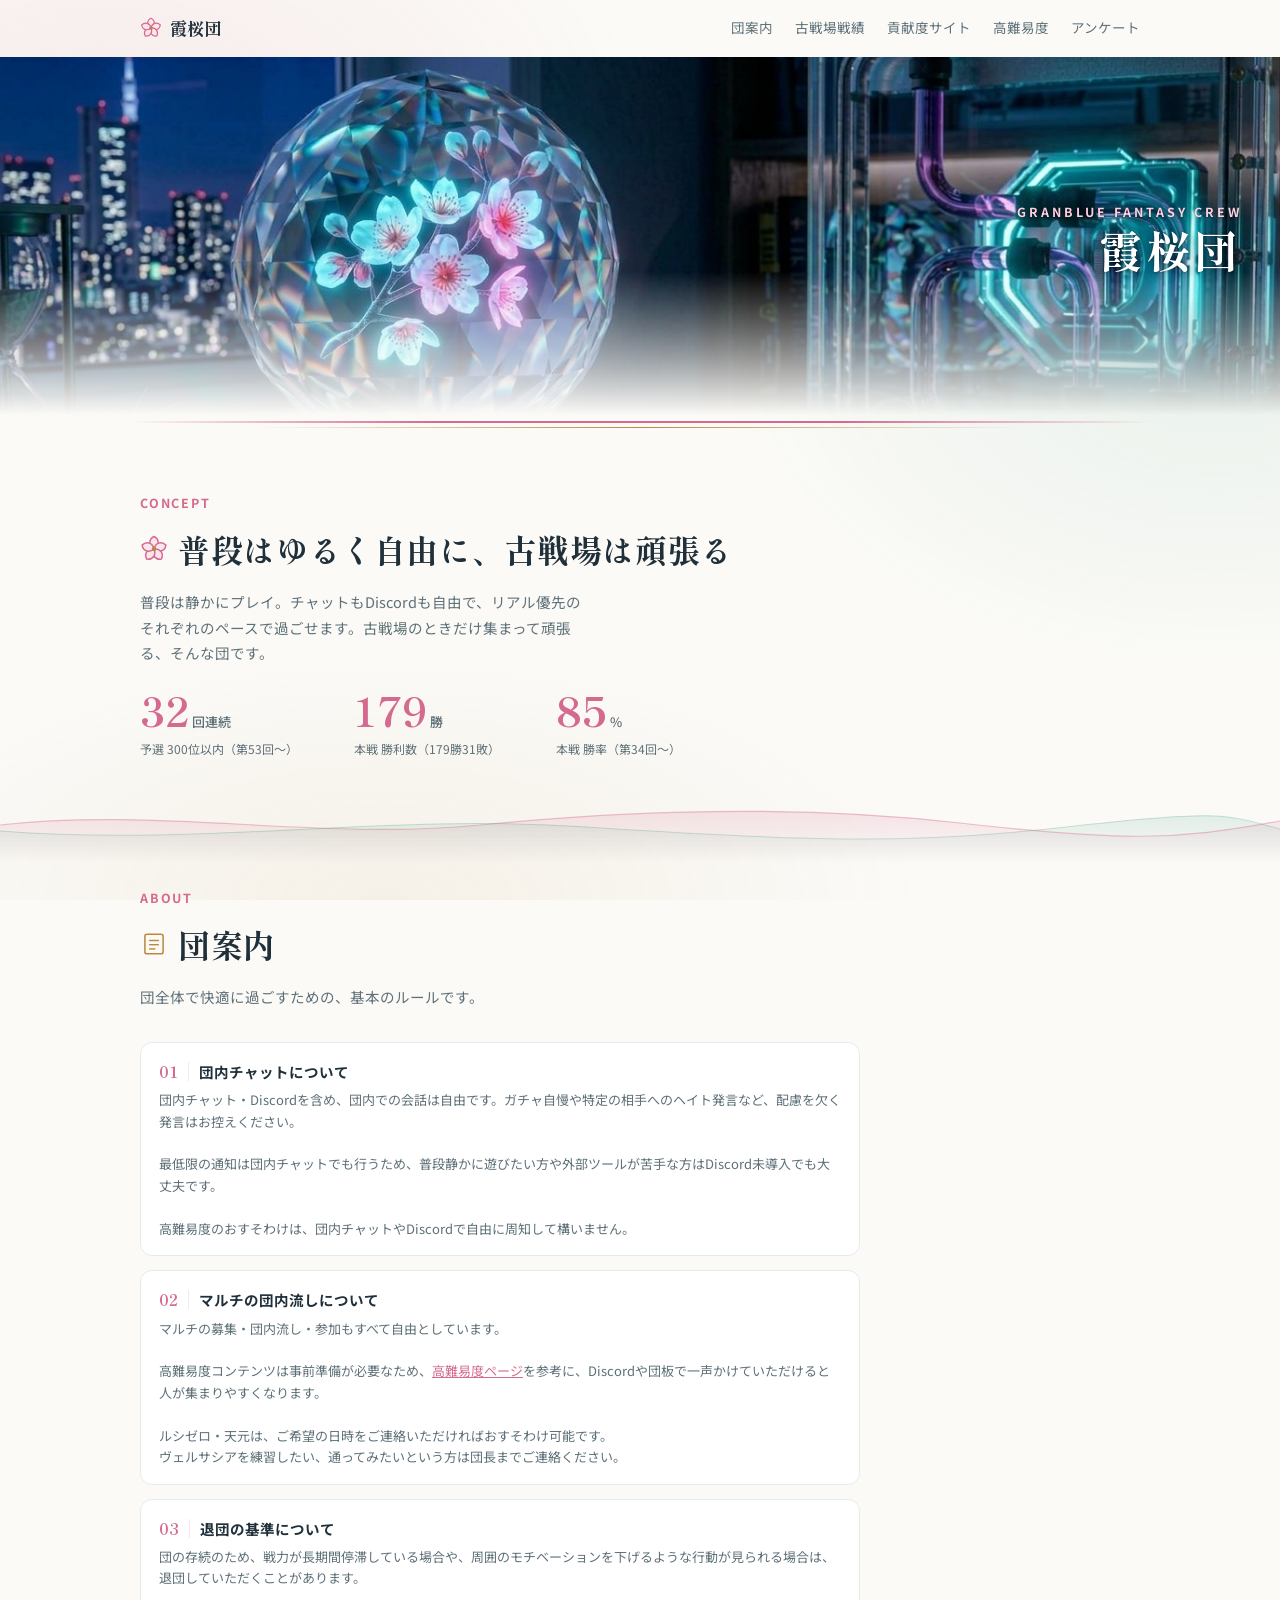
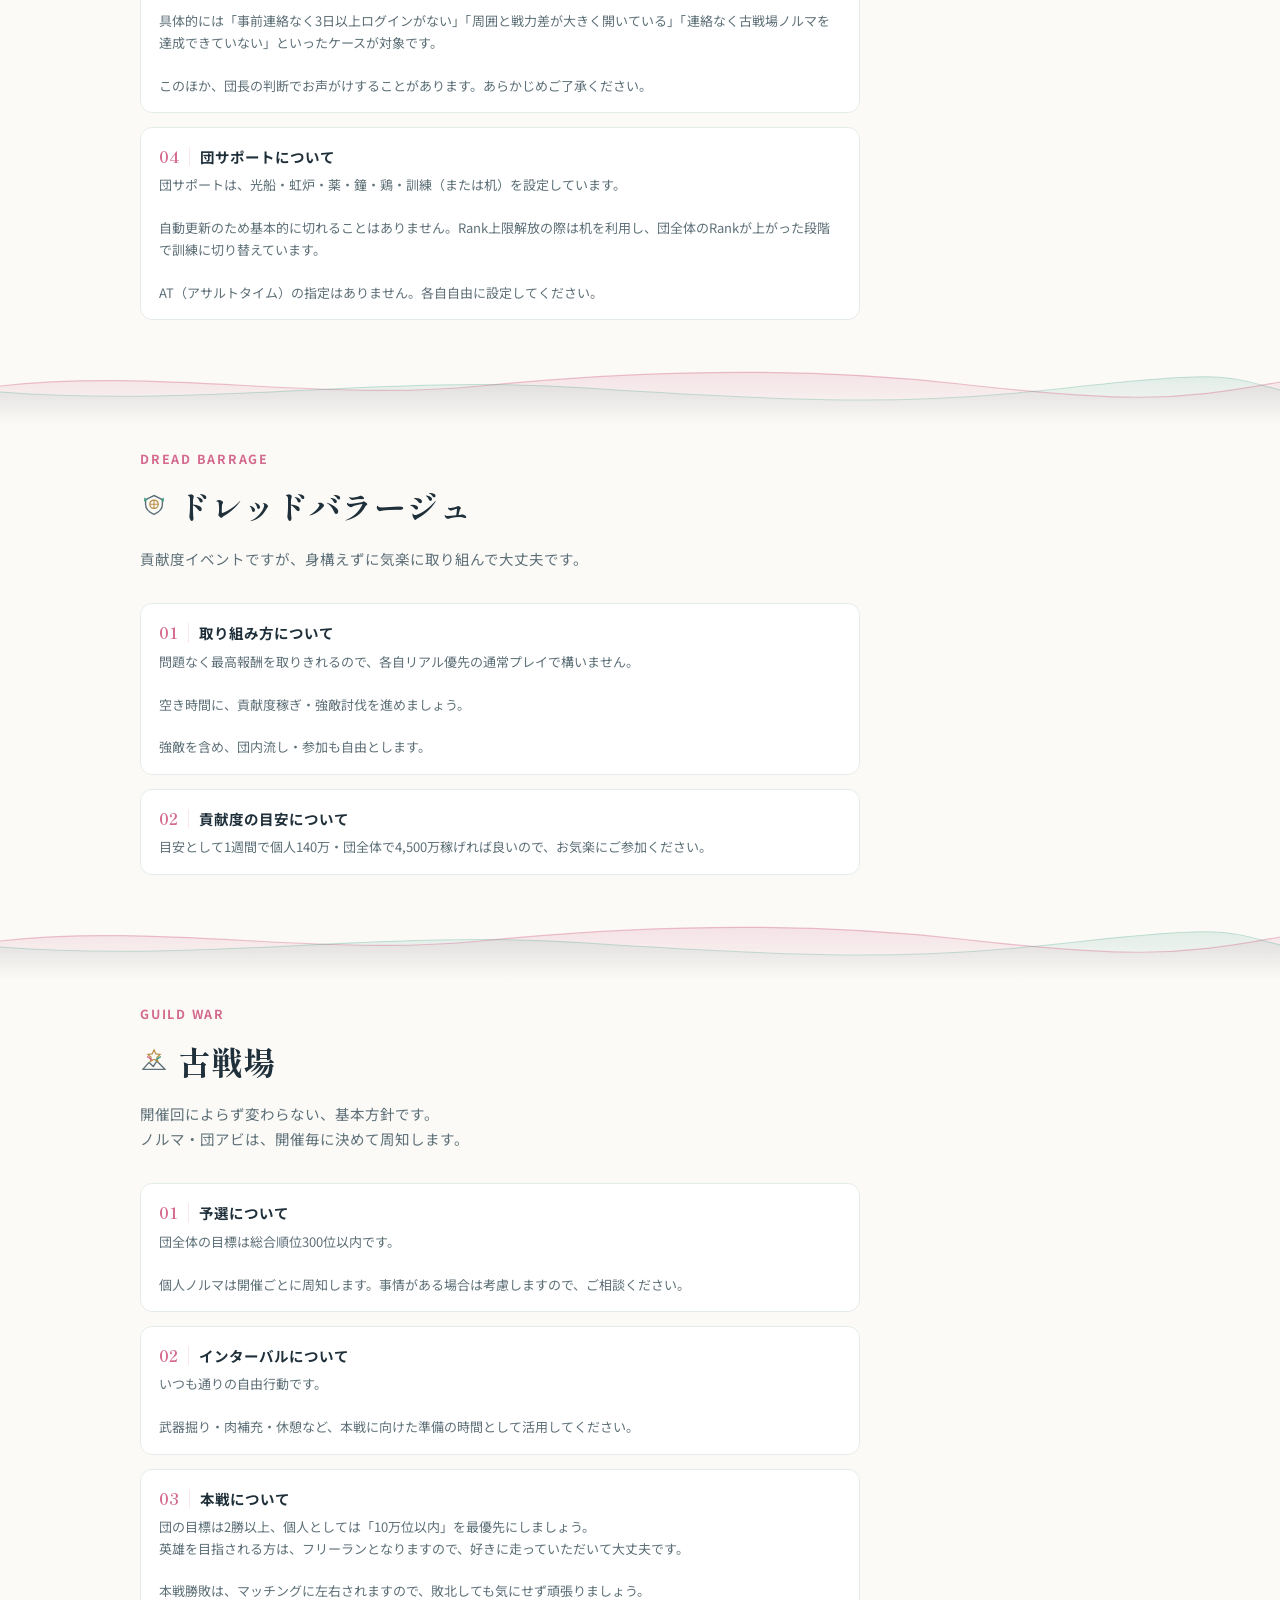
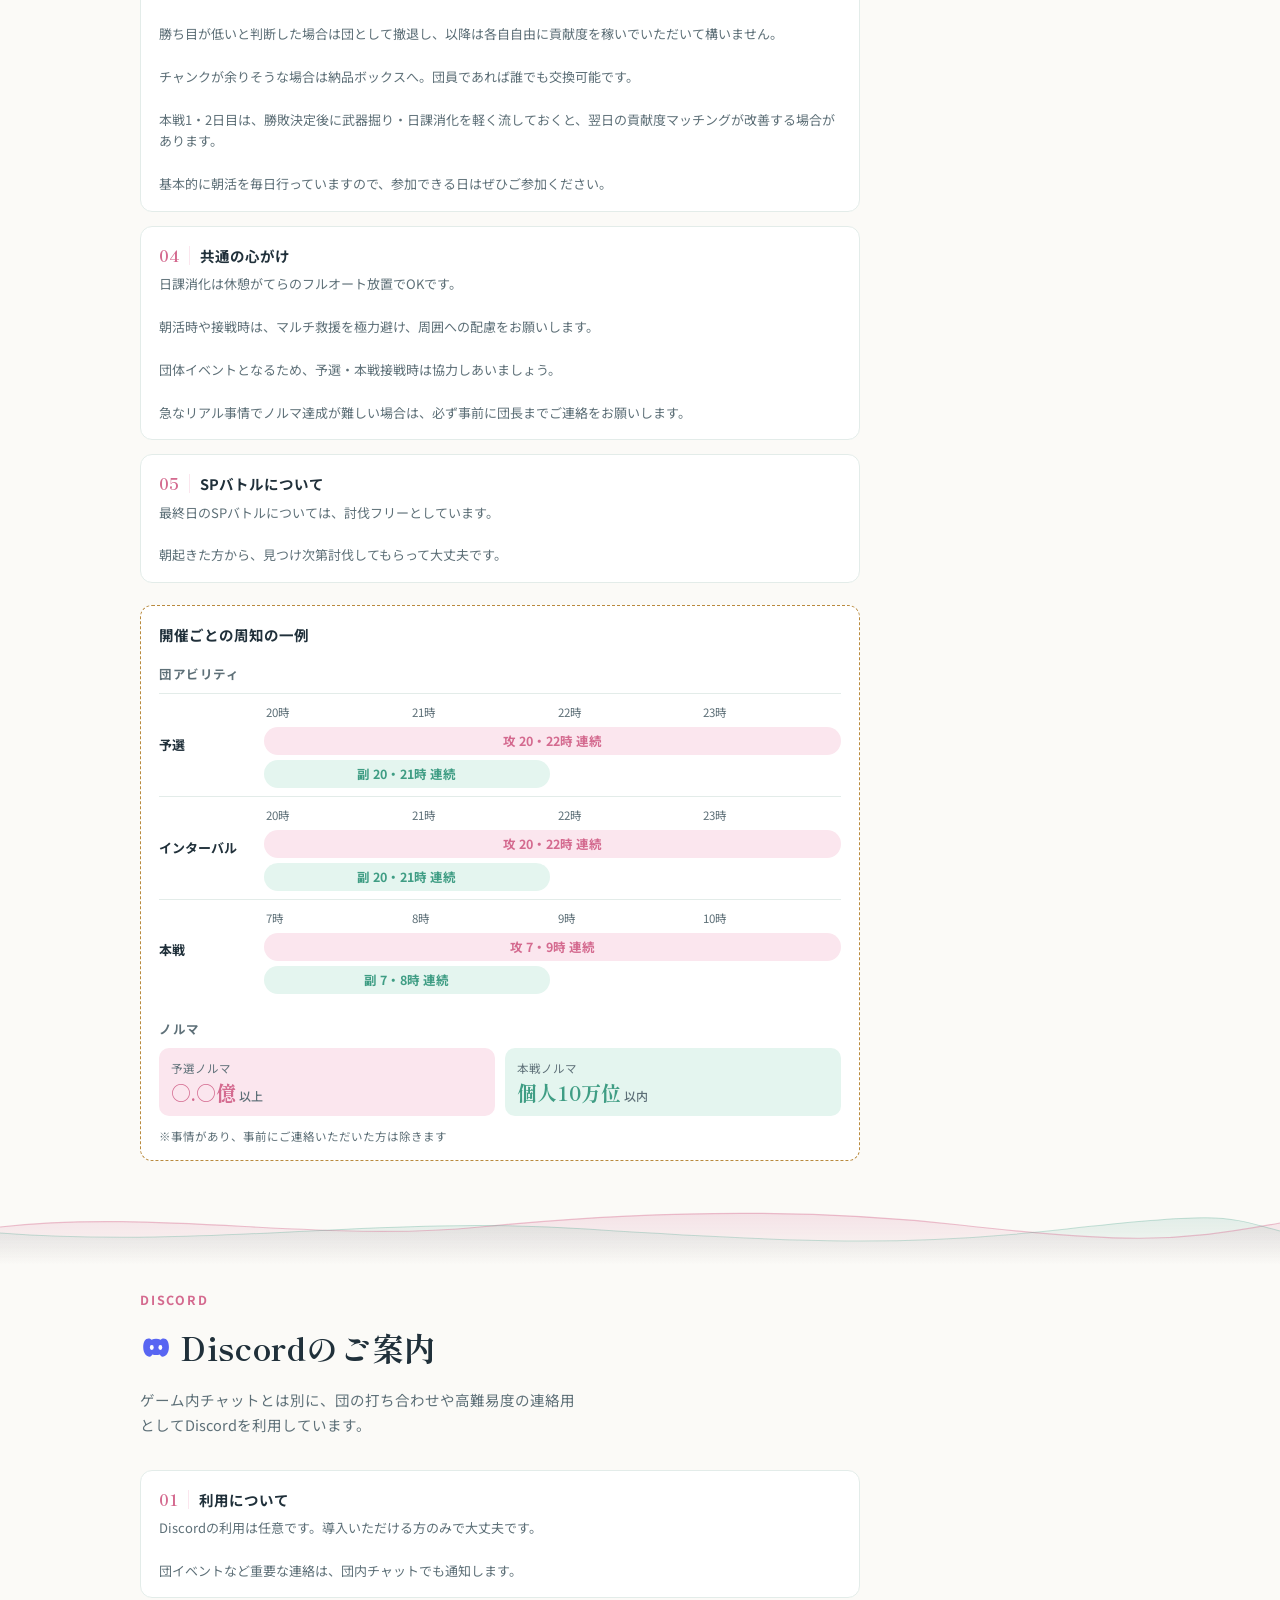
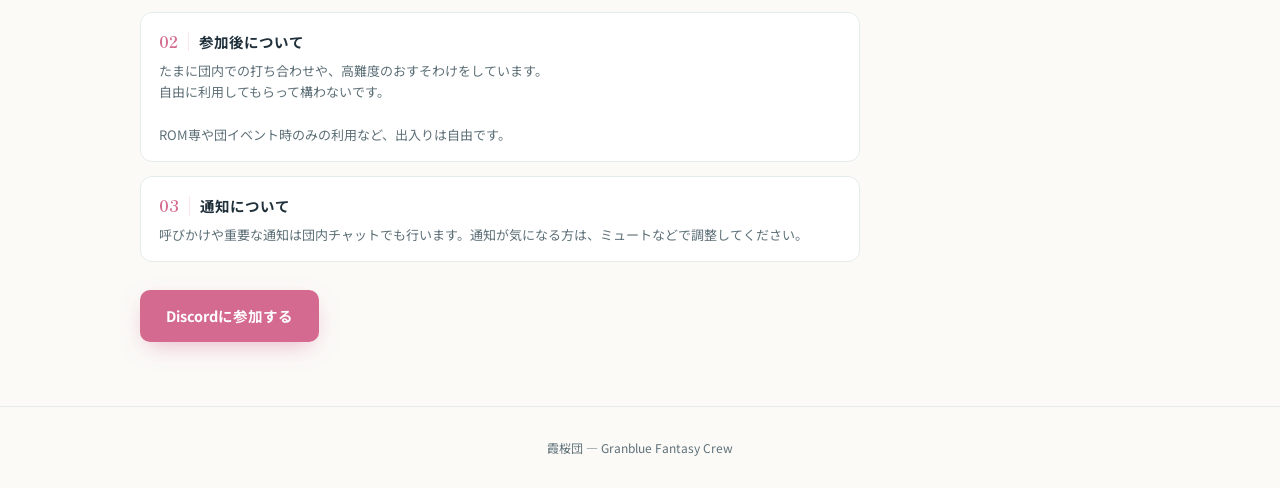
==== docs/index.html @ 10f4775f "戦績: LATESTカードを明るいトーンに(背景色の霞をかけ白いすりガラスに濃い文字、ダークモードは暗い霞) Co-Authored-By: Claude Opus 5.5 <noreply@anth" ====
<!doctype html>
<html lang="ja">
<head>
<meta charset="utf-8">
<meta name="viewport" content="width=device-width, initial-scale=1">
<meta name="robots" content="noindex, nofollow, noarchive">
<title>霞桜団</title>
<meta name="description" content="グランブルーファンタジー 騎空団「霞桜団」公式サイト。古戦場戦績・貢献度サイト。">
<link rel="icon" href="favicon-sakura3.ico">
<link rel="apple-touch-icon" href="favicon-48.png">
<link rel="preconnect" href="https://fonts.googleapis.com">
<link rel="preconnect" href="https://fonts.gstatic.com" crossorigin>
<link href="https://fonts.googleapis.com/css2?family=Shippori+Mincho:wght@500;700;800&family=Noto+Sans+JP:wght@400;500;700;900&display=swap" rel="stylesheet">
<link rel="stylesheet" href="assets/style.css?v=20261003d">
</head>
<body>

<header class="nav">
  <div class="wrap navrow">
    <div class="brand"><svg class="mk" viewBox="-20 -20 40 40" aria-hidden="true"><g fill="var(--sakura-soft)" stroke="var(--sakura)" stroke-width="2" stroke-linejoin="round"><path transform="rotate(0) scale(1.05)" d="M0 0C-7-4-8-13 0-17C8-13 7-4 0 0Z"/><path transform="rotate(72) scale(1.05)" d="M0 0C-7-4-8-13 0-17C8-13 7-4 0 0Z"/><path transform="rotate(144) scale(1.05)" d="M0 0C-7-4-8-13 0-17C8-13 7-4 0 0Z"/><path transform="rotate(216) scale(1.05)" d="M0 0C-7-4-8-13 0-17C8-13 7-4 0 0Z"/><path transform="rotate(288) scale(1.05)" d="M0 0C-7-4-8-13 0-17C8-13 7-4 0 0Z"/></g><circle r="3.2" fill="var(--gold)"/></svg>霞桜団</div>
    <nav class="links">
      <a href="#about">団案内</a>
      <a href="record.html">古戦場戦績</a>
      <a href="contribution.html">貢献度サイト</a>
      <a href="highdifficulty.html">高難易度</a>
      <a href="survey.html">アンケート</a>
    </nav>
  </div>
</header>

<section class="hero">
  <div class="wrap heroin">
    <div class="eyebrow">Granblue Fantasy Crew</div>
    <h1>霞桜団</h1>
  </div>
</section>
<div class="hero-line" aria-hidden="true"><i></i><i class="g"></i></div>
<script>
// TOP絵を閲覧者の時刻で2時間毎の写真に切り替え(0,2,4…22時)。22時台は2枚から開くたびにランダム(data-v)。
// ?h=14 や ?h=22&v=b のように指定すると確認用に固定できる
(function(){var e=document.querySelector('.hero');function set(){var q=new URLSearchParams(location.search).get('h'),
h=q!=null?+q:new Date().getHours();e.dataset.h=String(Math.floor(h/2)*2).padStart(2,'0');}
e.dataset.v=new URLSearchParams(location.search).get('v')||(Math.random()<.5?'a':'b');set();setInterval(set,600000);})();
</script>

<section id="concept">
  <div class="wrap">
    <div class="kicker">Concept</div>
    <h2 class="h2" style="display:flex;align-items:center;gap:10px;">
      <svg width="28" height="28" viewBox="-20 -20 40 40" style="flex-shrink:0;" aria-hidden="true">
        <g fill="var(--sakura-soft)" stroke="var(--sakura)" stroke-width="2" stroke-linejoin="round"><path transform="rotate(0) scale(1.05)" d="M0 0C-7-4-8-13 0-17C8-13 7-4 0 0Z"/><path transform="rotate(72) scale(1.05)" d="M0 0C-7-4-8-13 0-17C8-13 7-4 0 0Z"/><path transform="rotate(144) scale(1.05)" d="M0 0C-7-4-8-13 0-17C8-13 7-4 0 0Z"/><path transform="rotate(216) scale(1.05)" d="M0 0C-7-4-8-13 0-17C8-13 7-4 0 0Z"/><path transform="rotate(288) scale(1.05)" d="M0 0C-7-4-8-13 0-17C8-13 7-4 0 0Z"/></g>
        <circle r="3.2" fill="var(--gold)"/>
      </svg>
      <span class="concept-title"><span>普段はゆるく自由に、</span><span>古戦場は頑張る</span></span>
    </h2>
    <p class="sectlead">普段は静かにプレイ。チャットもDiscordも自由で、リアル優先のそれぞれのペースで過ごせます。古戦場のときだけ集まって頑張る、そんな団です。</p>
    <div class="cstats">
      <div><div class="num">32<small>回連続</small></div><div class="lbl">予選 300位以内<span class="since">（第53回〜）</span></div></div>
      <div><div class="num">179<small>勝</small></div><div class="lbl">本戦 勝利数<span class="since">（179勝31敗）</span></div></div>
      <div><div class="num">85<small>%</small></div><div class="lbl">本戦 勝率<span class="since">（第34回〜）</span></div></div>
    </div>
  </div>
</section>

<section id="about">
  <div class="wrap">
    <div class="kicker">About</div>
    <h2 class="h2" style="display:flex;align-items:center;gap:10px;">
      <svg width="28" height="28" viewBox="0 0 40 40" style="flex-shrink:0;">
        <rect x="7" y="6" width="26" height="28" rx="3" fill="none" stroke="var(--gold)" stroke-width="2.2"/>
        <line x1="13" y1="15" x2="27" y2="15" stroke="var(--gold)" stroke-width="2"/>
        <line x1="13" y1="21" x2="27" y2="21" stroke="var(--gold)" stroke-width="2"/>
        <line x1="13" y1="27" x2="22" y2="27" stroke="var(--gold)" stroke-width="2"/>
      </svg>
      団案内
    </h2>
    <p class="sectlead">団全体で快適に過ごすための、基本のルールです。</p>
    <div class="pillars">
      <div class="pillar"><div class="t"><span class="n">01</span>団内チャットについて</div>
        <div class="d">
          団内チャット・Discordを含め、団内での会話は自由です。ガチャ自慢や特定の相手へのヘイト発言など、配慮を欠く発言はお控えください。<br><br>
          最低限の通知は団内チャットでも行うため、普段静かに遊びたい方や外部ツールが苦手な方はDiscord未導入でも大丈夫です。<br><br>
          高難易度のおすそわけは、団内チャットやDiscordで自由に周知して構いません。
        </div></div>
      <div class="pillar"><div class="t"><span class="n">02</span>マルチの団内流しについて</div>
        <div class="d">
          マルチの募集・団内流し・参加もすべて自由としています。<br><br>
          高難易度コンテンツは事前準備が必要なため、<a href="highdifficulty.html" style="color:var(--sakura)">高難易度ページ</a>を参考に、Discordや団板で一声かけていただけると人が集まりやすくなります。<br><br>
          ルシゼロ・天元は、ご希望の日時をご連絡いただければおすそわけ可能です。<br>
          ヴェルサシアを練習したい、通ってみたいという方は団長までご連絡ください。
        </div></div>
      <div class="pillar"><div class="t"><span class="n">03</span>退団の基準について</div>
        <div class="d">
          団の存続のため、戦力が長期間停滞している場合や、周囲のモチベーションを下げるような行動が見られる場合は、退団していただくことがあります。<br><br>
          具体的には「事前連絡なく3日以上ログインがない」「周囲と戦力差が大きく開いている」「連絡なく古戦場ノルマを達成できていない」といったケースが対象です。<br><br>
          このほか、団長の判断でお声がけすることがあります。あらかじめご了承ください。
        </div></div>
      <div class="pillar"><div class="t"><span class="n">04</span>団サポートについて</div>
        <div class="d">
          団サポートは、光船・虹炉・薬・鐘・鶏・訓練（または机）を設定しています。<br><br>
          自動更新のため基本的に切れることはありません。Rank上限解放の際は机を利用し、団全体のRankが上がった段階で訓練に切り替えています。<br><br>
          AT（アサルトタイム）の指定はありません。各自自由に設定してください。
        </div></div>
    </div>
  </div>
</section>

<section id="dread-barrage">
  <div class="wrap">
    <div class="kicker">Dread Barrage</div>
    <h2 class="h2" style="display:flex;align-items:center;gap:10px;">
      <svg width="28" height="28" viewBox="0 0 40 40" style="flex-shrink:0;">
        <path d="M20 5 L32 11 V18 C32 25 27 29 20 32 C13 29 8 25 8 18 V11 Z" fill="none" stroke="var(--mut)" stroke-width="2"/>
        <circle cx="20" cy="17.5" r="6" fill="none" stroke="var(--gold)" stroke-width="1.8"/>
        <line x1="20" y1="12" x2="20" y2="23" stroke="var(--gold)" stroke-width="1.4"/>
        <line x1="14.5" y1="17.5" x2="25.5" y2="17.5" stroke="var(--gold)" stroke-width="1.4"/>
        <path d="M6 8 L11 11 L6 14 Z" fill="var(--mint)"/>
        <path d="M34 8 L29 11 L34 14 Z" fill="var(--mint)"/>
      </svg>
      ドレッドバラージュ
    </h2>
    <p class="sectlead">貢献度イベントですが、身構えずに気楽に取り組んで大丈夫です。</p>
    <div class="pillars">
      <div class="pillar"><div class="t"><span class="n">01</span>取り組み方について</div>
        <div class="d">
          問題なく最高報酬を取りきれるので、各自リアル優先の通常プレイで構いません。<br><br>
          空き時間に、貢献度稼ぎ・強敵討伐を進めましょう。<br><br>
          強敵を含め、団内流し・参加も自由とします。
        </div></div>
      <div class="pillar"><div class="t"><span class="n">02</span>貢献度の目安について</div>
        <div class="d">
          目安として1週間で個人140万・団全体で4,500万稼げれば良いので、お気楽にご参加ください。
        </div></div>
    </div>
  </div>
</section>

<section id="koseiba">
  <div class="wrap">
    <div class="kicker">Guild War</div>
    <h2 class="h2" style="display:flex;align-items:center;gap:10px;">
      <svg width="28" height="28" viewBox="0 0 40 40" style="flex-shrink:0;">
        <path d="M4 32 L13 22 L19 28 L24 20 L36 32 Z" fill="none" stroke="var(--mut)" stroke-width="2" stroke-linejoin="round"/>
        <path d="M20 4 L22.6 9.8 L28.8 10.5 L24.2 14.7 L25.4 20.8 L20 17.6 L14.6 20.8 L15.8 14.7 L11.2 10.5 L17.4 9.8 Z" fill="none" stroke="var(--gold)" stroke-width="1.6"/>
        <path d="M11 14 L17 18" stroke="var(--sakura)" stroke-width="2" stroke-linecap="round"/>
        <path d="M29 14 L23 18" stroke="var(--mint)" stroke-width="2" stroke-linecap="round"/>
      </svg>
      古戦場
    </h2>
    <p class="sectlead">開催回によらず変わらない、基本方針です。<br>ノルマ・団アビは、開催毎に決めて周知します。</p>
    <div class="pillars">
      <div class="pillar"><div class="t"><span class="n">01</span>予選について</div>
        <div class="d">
          団全体の目標は総合順位300位以内です。<br><br>
          個人ノルマは開催ごとに周知します。事情がある場合は考慮しますので、ご相談ください。
        </div></div>
      <div class="pillar"><div class="t"><span class="n">02</span>インターバルについて</div>
        <div class="d">
          いつも通りの自由行動です。<br><br>
          武器掘り・肉補充・休憩など、本戦に向けた準備の時間として活用してください。
        </div></div>
      <div class="pillar"><div class="t"><span class="n">03</span>本戦について</div>
        <div class="d">
          団の目標は2勝以上、個人としては「10万位以内」を最優先にしましょう。<br>
          英雄を目指される方は、フリーランとなりますので、好きに走っていただいて大丈夫です。<br><br>
          本戦勝敗は、マッチングに左右されますので、敗北しても気にせず頑張りましょう。<br><br>
          勝ち目が低いと判断した場合は団として撤退し、以降は各自自由に貢献度を稼いでいただいて構いません。<br><br>
          チャンクが余りそうな場合は納品ボックスへ。団員であれば誰でも交換可能です。<br><br>
          本戦1・2日目は、勝敗決定後に武器掘り・日課消化を軽く流しておくと、翌日の貢献度マッチングが改善する場合があります。<br><br>
          基本的に朝活を毎日行っていますので、参加できる日はぜひご参加ください。
        </div></div>
      <div class="pillar"><div class="t"><span class="n">04</span>共通の心がけ</div>
        <div class="d">
          日課消化は休憩がてらのフルオート放置でOKです。<br><br>
          朝活時や接戦時は、マルチ救援を極力避け、周囲への配慮をお願いします。<br><br>
          団体イベントとなるため、予選・本戦接戦時は協力しあいましょう。<br><br>
          急なリアル事情でノルマ達成が難しい場合は、必ず事前に団長までご連絡をお願いします。
        </div></div>
      <div class="pillar"><div class="t"><span class="n">05</span>SPバトルについて</div>
        <div class="d">
          最終日のSPバトルについては、討伐フリーとしています。<br><br>
          朝起きた方から、見つけ次第討伐してもらって大丈夫です。
        </div></div>
    </div>

    <div class="notice-ex">
      <div class="ex-head">開催ごとの周知の一例</div>

      <div class="ex-title">団アビリティ</div>
      <div class="ab-grid">
        <div class="ab-phase">予選</div>
        <div class="ab-h" style="grid-column:2">20時</div><div class="ab-h" style="grid-column:3">21時</div><div class="ab-h" style="grid-column:4">22時</div><div class="ab-h" style="grid-column:5">23時</div>
        <div class="ab-pill atk" style="grid-column:2/6;grid-row:2">攻 20・22時 連続</div>
        <div class="ab-pill sub" style="grid-column:2/4;grid-row:3">副 20・21時 連続</div>
      </div>
      <div class="ab-grid">
        <div class="ab-phase">インターバル</div>
        <div class="ab-h" style="grid-column:2">20時</div><div class="ab-h" style="grid-column:3">21時</div><div class="ab-h" style="grid-column:4">22時</div><div class="ab-h" style="grid-column:5">23時</div>
        <div class="ab-pill atk" style="grid-column:2/6;grid-row:2">攻 20・22時 連続</div>
        <div class="ab-pill sub" style="grid-column:2/4;grid-row:3">副 20・21時 連続</div>
      </div>
      <div class="ab-grid">
        <div class="ab-phase">本戦</div>
        <div class="ab-h" style="grid-column:2">7時</div><div class="ab-h" style="grid-column:3">8時</div><div class="ab-h" style="grid-column:4">9時</div><div class="ab-h" style="grid-column:5">10時</div>
        <div class="ab-pill atk" style="grid-column:2/6;grid-row:2">攻 7・9時 連続</div>
        <div class="ab-pill sub" style="grid-column:2/4;grid-row:3">副 7・8時 連続</div>
      </div>

      <div class="ex-title">ノルマ</div>
      <div class="quota">
        <div class="q"><div class="k">予選ノルマ</div><div class="v">○.○億<small>以上</small></div></div>
        <div class="q"><div class="k">本戦ノルマ</div><div class="v">個人10万位<small>以内</small></div></div>
      </div>
      <p class="ex-note">※事情があり、事前にご連絡いただいた方は除きます</p>
    </div>
  </div>
</section>

<section id="discord-guide">
  <div class="wrap">
    <div class="kicker">Discord</div>
    <h2 class="h2" style="display:flex;align-items:center;gap:10px;">
      <svg width="30" height="30" viewBox="0 0 28 28" aria-hidden="true" style="flex-shrink:0;">
        <path d="M8 6 C5 6 3 9 3 14 C3 20 6 23 9 23 C10 23 11 22 11.5 21 C12.7 21.3 13.8 21.5 15 21.5 C16.2 21.5 17.3 21.3 18.5 21 C19 22 20 23 21 23 C24 23 27 20 27 14 C27 9 25 6 22 6 C21 6 20 6.5 19.3 7.2 C17.9 6.7 16.4 6.4 15 6.4 C13.6 6.4 12.1 6.7 10.7 7.2 C10 6.5 9 6 8 6 Z" fill="#5865F2"/>
        <ellipse cx="11" cy="14.5" rx="1.8" ry="2.3" fill="#fff"/>
        <ellipse cx="19" cy="14.5" rx="1.8" ry="2.3" fill="#fff"/>
      </svg>
      Discordのご案内
    </h2>
    <p class="sectlead">ゲーム内チャットとは別に、団の打ち合わせや高難易度の連絡用としてDiscordを利用しています。</p>
    <div class="pillars">
      <div class="pillar"><div class="t"><span class="n">01</span>利用について</div>
        <div class="d">
          Discordの利用は任意です。導入いただける方のみで大丈夫です。<br><br>
          団イベントなど重要な連絡は、団内チャットでも通知します。
        </div></div>
      <div class="pillar"><div class="t"><span class="n">02</span>参加後について</div>
        <div class="d">
          たまに団内での打ち合わせや、高難度のおすそわけをしています。<br>
          自由に利用してもらって構わないです。<br><br>
          ROM専や団イベント時のみの利用など、出入りは自由です。
        </div></div>
      <div class="pillar"><div class="t"><span class="n">03</span>通知について</div>
        <div class="d">
          呼びかけや重要な通知は団内チャットでも行います。通知が気になる方は、ミュートなどで調整してください。
        </div></div>
    </div>
    <div style="margin-top:28px">
      <a class="btn primary" href="https://discord.gg/Njh8j5w" target="_blank" rel="noopener">Discordに参加する</a>
    </div>
  </div>
</section>

<footer>
  <div class="wrap">霞桜団 — Granblue Fantasy Crew</div>
</footer>

<script src="assets/site.js?v=20261002h"></script>
</body>
</html>
---- docs/assets/style.css ----
:root{
    --bg:#fbfaf7; --card:#ffffff; --ink:#20303a; --mut:#5e7078; --line:#e3ece9;
    --sky:#eef8fb; --sky2:#ffffff; --sky-ink:#1f3742; --sky-mut:#4f6a75;
    --sakura:#d46a8f; --sakura-soft:#fbe6ee;
    --mint:#3f9d84; --mint-soft:#e4f5ef;
    --gold:#b98a3e; --gold-soft:#f6ecd7; --win:#2f8f66;
    --data:#4a82bd; --data-top:#79a6d6; --data-bot:#35649a; --data-ink:#2f5f93;
    --font-d:"Shippori Mincho",serif; --font-b:"Noto Sans JP",-apple-system,sans-serif;
  }
  @media (prefers-color-scheme: dark){
    :root:not([data-theme="light"]){
      --bg:#141a1d; --card:#1b2327; --ink:#eef3f2; --mut:#96a7ac; --line:#2b3538;
      --sky:#182428; --sky2:#101617; --sky-ink:#eef3f2; --sky-mut:#a9c0c6;
      --sakura:#e88bab; --sakura-soft:#332229;
      --mint:#5cc2a4; --mint-soft:#17302a;
      --gold:#e0bd7c; --gold-soft:#332a17; --win:#5cba93;
      --data:#4a82bd; --data-top:#79a6d6; --data-bot:#35649a; --data-ink:#8fbbe6;
    }
  }
  :root[data-theme="dark"]{
    --bg:#141a1d; --card:#1b2327; --ink:#eef3f2; --mut:#96a7ac; --line:#2b3538;
    --sky:#182428; --sky2:#101617; --sky-ink:#eef3f2; --sky-mut:#a9c0c6;
    --sakura:#e88bab; --sakura-soft:#332229;
    --mint:#5cc2a4; --mint-soft:#17302a;
    --gold:#e0bd7c; --gold-soft:#332a17; --win:#5cba93;
    --data:#4a82bd; --data-top:#79a6d6; --data-bot:#35649a; --data-ink:#8fbbe6;
  }
  *{box-sizing:border-box;}
  body{margin:0;background:var(--bg);color:var(--ink);font-family:var(--font-b);line-height:1.75;
    -webkit-font-smoothing:antialiased;}
  /* 霞のにじみ。bodyに直接敷くとページの長さに引き伸ばされるので、画面に固定した層に描く
     (background-attachment:fixed は iOS Safari で効かないため position:fixed を使う) */
  body::before{content:"";position:fixed;inset:0;z-index:-1;pointer-events:none;background-image:
    radial-gradient(ellipse 60% 45% at 8% 12%, color-mix(in srgb, var(--sakura) 10%, transparent), transparent 70%),
    radial-gradient(ellipse 55% 50% at 95% 40%, color-mix(in srgb, var(--mint) 9%, transparent), transparent 70%),
    radial-gradient(ellipse 60% 40% at 30% 100%, color-mix(in srgb, var(--gold) 8%, transparent), transparent 70%);}
  img{max-width:100%;}
  h1,h2,h3{font-family:var(--font-d);font-weight:700;letter-spacing:.02em;text-wrap:balance;margin:0;}
  a{color:inherit;}
  .wrap{max-width:1040px;margin:0 auto;padding-inline:20px;}
  .sr-only{position:absolute;width:1px;height:1px;overflow:hidden;clip:rect(0,0,0,0);}

  /* ---- nav ---- */
  header.nav{position:sticky;top:env(safe-area-inset-top,0px);z-index:20;
    background:color-mix(in srgb, var(--bg) 88%, transparent);backdrop-filter:blur(8px);
    border-bottom:1px solid var(--line);}
  .navrow{display:flex;align-items:center;justify-content:space-between;padding-block:12px;gap:16px;}
  .brand{display:flex;align-items:center;gap:8px;font-family:var(--font-d);font-weight:700;font-size:17px;white-space:nowrap;}
  svg.mk{width:22px;height:22px;flex-shrink:0;}
  nav.links{display:flex;gap:22px;font-size:13.5px;color:var(--mut);}
  nav.links a{text-decoration:none;transition:color .15s;white-space:nowrap;}
  nav.links a:hover{color:var(--sakura);}
  nav.links a.active{color:var(--sakura);font-weight:700;}
  @media (max-width:760px){
    .navrow{flex-wrap:wrap;row-gap:8px;padding-block:10px;}
    nav.links{width:100%;gap:14px;font-size:12px;overflow-x:auto;}
  }

  /* ---- hero ---- */
  /* TOP絵は閲覧者の時刻で2時間毎の写真に切り替える(data-hはindex.htmlのスクリプトが設定、JS無効時は12時)。
     写真の時計表示と時間帯を合わせる。18時台は時計の無い夜景。22時台は緑と赤の2枚があり、開くたびにどちらかをランダムに出す。
     写真は桜を閉じ込めた水晶球が主役なので、球が切れないよう横は左寄り(30%)・縦は上寄り(20%。横長に切ると下の机側を削る)で合わせる。
     団名は右下に小さく置き、読みやすさのため右下だけ暗くする */
  .hero{--h-ink:#fff;--h-eye:#ffd0e0;position:relative;overflow:hidden;color:var(--h-ink);
    min-height:clamp(200px,28vw,500px);padding:0;display:flex;align-items:flex-end;justify-content:flex-end;
    background:#1a1a2a center/cover no-repeat;background-position:30% 20%;
    background-image:radial-gradient(ellipse 50% 45% at 100% 100%,rgba(10,8,25,.55),transparent 75%),url(hero-12.jpg);}
  .hero[data-h="00"]{background-image:radial-gradient(ellipse 50% 45% at 100% 100%,rgba(10,8,25,.55),transparent 75%),url(hero-00.jpg);}
  .hero[data-h="02"]{background-image:radial-gradient(ellipse 50% 45% at 100% 100%,rgba(10,8,25,.55),transparent 75%),url(hero-02.jpg);}
  .hero[data-h="04"]{background-image:radial-gradient(ellipse 50% 45% at 100% 100%,rgba(10,8,25,.55),transparent 75%),url(hero-04.jpg);}
  .hero[data-h="06"]{background-image:radial-gradient(ellipse 50% 45% at 100% 100%,rgba(10,8,25,.55),transparent 75%),url(hero-06.jpg);}
  .hero[data-h="08"]{background-image:radial-gradient(ellipse 50% 45% at 100% 100%,rgba(10,8,25,.55),transparent 75%),url(hero-08.jpg);}
  .hero[data-h="10"]{background-image:radial-gradient(ellipse 50% 45% at 100% 100%,rgba(10,8,25,.55),transparent 75%),url(hero-10.jpg);}
  .hero[data-h="14"]{background-image:radial-gradient(ellipse 50% 45% at 100% 100%,rgba(10,8,25,.55),transparent 75%),url(hero-14.jpg);}
  .hero[data-h="16"]{background-image:radial-gradient(ellipse 50% 45% at 100% 100%,rgba(10,8,25,.55),transparent 75%),url(hero-16.jpg);}
  .hero[data-h="18"]{background-image:radial-gradient(ellipse 50% 45% at 100% 100%,rgba(10,8,25,.55),transparent 75%),url(hero-18.jpg);}
  .hero[data-h="20"]{background-image:radial-gradient(ellipse 50% 45% at 100% 100%,rgba(10,8,25,.55),transparent 75%),url(hero-20.jpg);}
  .hero[data-h="22"]{background-image:radial-gradient(ellipse 50% 45% at 100% 100%,rgba(10,8,25,.55),transparent 75%),url(hero-22a.jpg);}
  .hero[data-h="22"][data-v="b"]{background-image:radial-gradient(ellipse 50% 45% at 100% 100%,rgba(10,8,25,.55),transparent 75%),url(hero-22b.jpg);}
  /* 写真の下40%を背景へ溶かす(霞のフェード)。団名はフェードにかからない高さに置く */
  .hero{-webkit-mask-image:linear-gradient(to bottom,#000 0,#000 60%,transparent 100%);
    mask-image:linear-gradient(to bottom,#000 0,#000 60%,transparent 100%);}
  .hero .heroin{max-width:none;margin:0;text-align:right;padding:0 clamp(16px,3vw,40px) clamp(70px,11vw,140px);
    text-shadow:0 2px 10px rgba(0,0,0,.55),0 0 2px rgba(0,0,0,.4);}
  .heroin{position:relative;text-align:center;}
  /* TOP絵の下: 桜色の細線＋金の細線の二重線 */
  .hero-line{margin-top:6px;}
  .hero-line i{display:block;width:80%;height:1.5px;margin:0 auto;
    background:linear-gradient(90deg,transparent,var(--sakura) 30%,var(--sakura) 70%,transparent);}
  .hero-line i.g{width:60%;height:1px;margin-top:4px;background:linear-gradient(90deg,transparent,var(--gold),transparent);}
  .eyebrow{font-size:12.5px;letter-spacing:.18em;color:var(--sakura);text-transform:uppercase;font-weight:700;}
  .hero .eyebrow{font-size:clamp(10px,1vw,12.5px);letter-spacing:.24em;}
  .hero h1{font-size:clamp(26px,3.4vw,44px);margin-top:2px;line-height:1.15;letter-spacing:.08em;color:var(--h-ink);}
  .hero .eyebrow{color:var(--h-eye);}
  .hero p.lead{max-width:540px;margin:18px auto 0;color:var(--sky-mut);font-size:15px;}
  .badges{display:flex;flex-wrap:wrap;gap:10px;justify-content:center;margin-top:30px;}
  .badge{display:inline-flex;align-items:center;gap:7px;background:var(--card);
    border:1px solid var(--line);border-radius:999px;padding:8px 16px;font-size:13px;font-weight:500;
    color:var(--sky-ink);box-shadow:0 2px 10px -4px rgba(31,55,66,.15);}
  .badge b{font-family:var(--font-d);color:var(--sakura);font-weight:700;}
  .herobtns{display:flex;gap:12px;justify-content:center;margin-top:34px;flex-wrap:wrap;}
  .btn{display:inline-flex;align-items:center;gap:8px;padding:13px 26px;border-radius:10px;font-size:14.5px;
    font-weight:700;text-decoration:none;transition:transform .15s, box-shadow .15s;}
  .btn:hover{transform:translateY(-1px);}
  .btn.primary{background:var(--sakura);color:#fff;box-shadow:0 8px 24px -8px rgba(212,106,143,.55);}
  .btn.ghost{background:var(--card);color:var(--sky-ink);border:1px solid var(--line);}

  /* ---- sections ---- */
  section{padding-block:64px;}
  section+section{border-top:1px solid var(--line);}
  /* 団コンセプト(団案内の上) */
  .concept-title span{display:inline-block;}
  .cstats{display:flex;gap:16px clamp(28px,6vw,56px);flex-wrap:wrap;margin-top:24px;}
  .cstats .num{font-family:var(--font-d);font-weight:700;color:var(--sakura);font-size:clamp(30px,6vw,40px);line-height:1;
    font-variant-numeric:tabular-nums;}
  .cstats .num small{font-family:var(--font-b);font-size:13px;font-weight:500;color:var(--mut);margin-left:3px;}
  .cstats .lbl{font-size:12px;color:var(--mut);margin-top:8px;}
  @media (max-width:520px){ .cstats{display:grid;grid-template-columns:repeat(3,auto);justify-content:start;gap:12px 22px;}
    .cstats .num{font-size:28px;} .cstats .since{display:block;} }
  .kicker{font-size:12.5px;letter-spacing:.14em;color:var(--sakura);text-transform:uppercase;font-weight:700;}
  .h2{font-size:clamp(24px,4vw,32px);margin-top:8px;}
  .sectlead{color:var(--mut);font-size:14.5px;margin-top:12px;max-width:56ch;}

  /* about */
  .pillars{display:flex;flex-direction:column;gap:14px;margin-top:32px;max-width:720px;}
  .pillar{background:var(--card);border:1px solid var(--line);border-radius:12px;padding:16px 18px;}
  .pillar .t{font-weight:700;font-size:14.5px;display:flex;align-items:center;gap:10px;}
  .pillar .t .n{font-family:var(--font-d);color:var(--sakura);font-size:16px;line-height:1.2;padding-right:10px;border-right:1.5px solid var(--sakura-soft);}
  /* 戦績: 本戦マッチングの4日間カード(桜=順位帯ランダム / ミント=前日±50位) */
  .mdays{display:grid;grid-template-columns:repeat(4,1fr);gap:10px;max-width:640px;margin-top:24px;}
  .mday{background:var(--card);border:1px solid var(--line);border-radius:12px;overflow:hidden;text-align:center;box-shadow:0 4px 14px -8px rgba(31,55,66,.25);}
  .mday .bd{font-size:11px;font-weight:700;letter-spacing:.14em;color:#fff;padding:3px 0;}
  .mday.rand .bd{background:var(--sakura);} .mday.prev .bd{background:var(--mint);}
  .mday .bdy{padding:12px 6px 10px;display:flex;flex-direction:column;align-items:center;gap:3px;}
  .mday svg{width:22px;height:22px;} .mday.rand svg{color:var(--sakura);} .mday.prev svg{color:var(--mint);}
  .mday b{font-size:13.5px;} .mday small{font-size:11px;color:var(--mut);}
  .mdays-note{max-width:640px;font-size:12px;color:var(--mut);text-align:center;margin:12px 0 0;}
  @media (max-width:520px){ .mdays{grid-template-columns:repeat(2,1fr);} }
  /* 古戦場: 開催ごとの周知の一例(団アビの時刻表とノルマ) */
  .notice-ex{max-width:720px;margin-top:22px;background:var(--card);border:1px dashed var(--gold);border-radius:12px;padding:16px 18px 14px;}
  .ex-head{display:flex;align-items:center;gap:8px;font-weight:700;font-size:14.5px;}
  .ex-badge{font-size:11px;font-weight:700;color:#fff;background:var(--gold);border-radius:999px;padding:1px 9px;}
  .ex-title{font-size:12.5px;font-weight:700;color:var(--mut);margin:16px 0 8px;letter-spacing:.04em;}
  .ab-grid{display:grid;grid-template-columns:6.2em repeat(4,1fr);gap:5px 6px;align-items:center;
    padding:8px 0;border-top:1px solid var(--line);}
  .ab-phase{grid-column:1;grid-row:1/4;font-weight:700;font-size:13px;}
  .ab-h{grid-row:1;text-align:left;padding-left:2px;font-size:11.5px;color:var(--mut);font-variant-numeric:tabular-nums;}
  .ab-pill{text-align:center;font-size:12.5px;font-weight:700;border-radius:999px;padding:3px 0;}
  .ab-pill.atk{background:var(--sakura-soft);color:var(--sakura);}
  .ab-pill.sub{background:var(--mint-soft);color:var(--mint);}
  .quota{display:grid;grid-template-columns:1fr 1fr;gap:10px;}
  .quota .q{background:var(--gold-soft);border-radius:10px;padding:10px 12px;}
  .quota .q:nth-child(1){background:var(--sakura-soft);} .quota .q:nth-child(1) .v{color:var(--sakura);}
  .quota .q:nth-child(2){background:var(--mint-soft);} .quota .q:nth-child(2) .v{color:var(--mint);}
  .quota .k{font-size:11.5px;color:var(--mut);}
  .quota .v{font-family:var(--font-d);font-weight:700;font-size:20px;line-height:1.3;margin-top:2px;}
  .quota .v small{font-family:var(--font-b);font-size:12px;font-weight:500;margin-left:3px;color:var(--mut);}
  .ex-note{font-size:11.5px;color:var(--mut);margin:10px 0 0;}
  @media (max-width:480px){ .quota{grid-template-columns:1fr;gap:8px;}
    .ab-grid{grid-template-columns:5.6em repeat(4,1fr);gap:5px 4px;} .ab-phase{font-size:12.5px;}
    .ab-pill{font-size:11px;white-space:nowrap;letter-spacing:-.02em;} }
  .pillar .d{color:var(--mut);font-size:13px;margin-top:5px;line-height:1.65;}

  /* achievements */
  .highlight{background:linear-gradient(135deg,var(--mint-soft) 0%,var(--sakura-soft) 100%);color:var(--ink);
    border:1px solid var(--line);
    border-radius:18px;padding:32px 30px;margin-top:36px;display:grid;grid-template-columns:1fr auto;gap:24px;align-items:center;}
  @media (max-width:680px){ .highlight{grid-template-columns:1fr;text-align:center;} }
  .highlight .raid{font-size:12.5px;color:var(--mint);letter-spacing:.1em;font-weight:700;}
  .highlight h3{font-size:26px;margin-top:8px;color:var(--ink);}
  .highlight .sub{color:var(--mut);font-size:13.5px;margin-top:8px;}
  /* LATESTカード: TOP絵と同じ時刻の写真を背景に、ページの背景色の霞をかけて明るくなじませ、文字と数値は白いすりガラスの板にのせる */
  .highlight.photo{--latest-veil:color-mix(in srgb,var(--bg) 62%,transparent);border:0;color:var(--ink);background:#141228 30% 30%/cover no-repeat;
    background-image:linear-gradient(var(--latest-veil),var(--latest-veil)),url(hero-12.jpg);}
  .highlight.photo[data-h="00"]{background-image:linear-gradient(var(--latest-veil),var(--latest-veil)),url(hero-00.jpg);}
  .highlight.photo[data-h="02"]{background-image:linear-gradient(var(--latest-veil),var(--latest-veil)),url(hero-02.jpg);}
  .highlight.photo[data-h="04"]{background-image:linear-gradient(var(--latest-veil),var(--latest-veil)),url(hero-04.jpg);}
  .highlight.photo[data-h="06"]{background-image:linear-gradient(var(--latest-veil),var(--latest-veil)),url(hero-06.jpg);}
  .highlight.photo[data-h="08"]{background-image:linear-gradient(var(--latest-veil),var(--latest-veil)),url(hero-08.jpg);}
  .highlight.photo[data-h="10"]{background-image:linear-gradient(var(--latest-veil),var(--latest-veil)),url(hero-10.jpg);}
  .highlight.photo[data-h="14"]{background-image:linear-gradient(var(--latest-veil),var(--latest-veil)),url(hero-14.jpg);}
  .highlight.photo[data-h="16"]{background-image:linear-gradient(var(--latest-veil),var(--latest-veil)),url(hero-16.jpg);}
  .highlight.photo[data-h="18"]{background-image:linear-gradient(var(--latest-veil),var(--latest-veil)),url(hero-18.jpg);}
  .highlight.photo[data-h="20"]{background-image:linear-gradient(var(--latest-veil),var(--latest-veil)),url(hero-20.jpg);}
  .highlight.photo[data-h="22"]{background-image:linear-gradient(var(--latest-veil),var(--latest-veil)),url(hero-22a.jpg);}
  .highlight.photo[data-h="22"][data-v="b"]{background-image:linear-gradient(var(--latest-veil),var(--latest-veil)),url(hero-22b.jpg);}
  .highlight.photo .gl,.highlight.photo .hstats{background:color-mix(in srgb,var(--card) 55%,transparent);backdrop-filter:blur(10px);-webkit-backdrop-filter:blur(10px);
    border:1px solid color-mix(in srgb,var(--card) 80%,transparent);border-radius:14px;}
  .highlight.photo .gl{padding:18px 22px;}
  .highlight.photo .hstats{padding:14px 18px;}
  .highlight.photo .raid{color:var(--sakura);}
  .highlight.photo h3{color:var(--ink);}
  .highlight.photo .sub,.highlight.photo .hstat .k{color:var(--mut);}
  .highlight.photo .hstat .v{color:var(--sakura);}
  .hstats{display:flex;gap:28px;}
  @media (max-width:680px){ .hstats{justify-content:center;flex-wrap:wrap;} }
  .hstat .v{font-family:var(--font-d);font-size:30px;color:var(--sakura);line-height:1;}
  .hstat .k{font-size:11.5px;color:var(--mut);margin-top:6px;}

  .tw{overflow-x:auto;margin-top:28px;-webkit-overflow-scrolling:touch;}
  table.perf{width:100%;border-collapse:collapse;font-size:13.5px;min-width:520px;}
  table.perf th{text-align:left;color:var(--mut);font-weight:500;font-size:12px;padding:9px 12px;
    border-bottom:1px solid var(--line);white-space:nowrap;}
  table.perf td{padding:11px 12px;border-bottom:1px solid var(--line);white-space:nowrap;font-variant-numeric:tabular-nums;}
  table.perf tr:last-child td{border-bottom:none;}
  table.perf td.win{color:var(--win);font-weight:700;}
  table.perf tr.now td{background:var(--sakura-soft);}
  table.perf tr.now td:first-child{border-radius:8px 0 0 8px;}
  table.perf tr.now td:last-child{border-radius:0 8px 8px 0;}
  /* スマホ: 表は横スクロールさせず全列を収める。✓300位以内は全行同じなので省く */
  .only-mob{display:none;}
  @media (max-width:640px){
    .only-desk{display:none;}
    .only-mob{display:block;}
    table.perf{min-width:0;font-size:12.5px;}
    table.perf th{padding:8px 6px;white-space:normal;word-break:keep-all;}
    table.perf td{padding:9px 6px;}
    table.perf .qualified{display:none;}
  }
  .qualified{display:inline-flex;align-items:center;gap:5px;color:var(--mint);font-weight:700;font-size:12px;}

  /* recruit */
  .rgrid{display:grid;grid-template-columns:repeat(2,1fr);gap:16px;margin-top:32px;}
  @media (max-width:640px){ .rgrid{grid-template-columns:1fr;} }
  .rcard{background:var(--card);border:1px solid var(--line);border-radius:12px;padding:18px 20px;}
  .rcard .k{font-size:12px;color:var(--mut);font-weight:500;}
  .rcard .v{font-size:15px;font-weight:700;margin-top:5px;}
  .rcard .note{font-size:12.5px;color:var(--mut);margin-top:5px;}
  .editnote{margin-top:26px;background:var(--gold-soft);border:1px dashed var(--gold);border-radius:10px;
    padding:14px 16px;font-size:12.5px;color:var(--ink);}
  .editnote b{color:var(--gold);}

  /* contact */
  .cgrid{display:flex;gap:14px;flex-wrap:wrap;margin-top:32px;}
  .clink{flex:1;min-width:220px;display:flex;align-items:center;gap:14px;background:var(--card);
    border:1px solid var(--line);border-radius:12px;padding:18px 20px;text-decoration:none;color:var(--ink);
    transition:border-color .15s;}
  .clink:hover{border-color:var(--sakura);}
  .clink .ic{width:40px;height:40px;border-radius:10px;display:flex;align-items:center;justify-content:center;
    font-size:19px;background:var(--sakura-soft);flex-shrink:0;}
  .clink .t{font-weight:700;font-size:14px;}
  .clink .s{font-size:12px;color:var(--mut);margin-top:2px;}

  footer{padding-block:30px;text-align:center;color:var(--mut);font-size:12px;border-top:1px solid var(--line);}

  /* ヘッダー: 最上部では透明、スクロールですりガラス。メニューは桜色の下線が中央から伸びる */
header.nav{transition:background .35s,box-shadow .35s,border-color .35s;}
header.nav.top{background:transparent;border-bottom-color:transparent;backdrop-filter:none;}
header.nav.scrolled{background:color-mix(in srgb,var(--bg) 62%,transparent);backdrop-filter:blur(14px) saturate(1.4);
  -webkit-backdrop-filter:blur(14px) saturate(1.4);box-shadow:0 6px 24px -14px rgba(31,55,66,.35);}
nav.links a{position:relative;padding-block:4px;}
nav.links a::after{content:"";position:absolute;left:50%;right:50%;bottom:-2px;height:2px;border-radius:2px;
  background:var(--sakura);transition:left .25s,right .25s;}
nav.links a:hover::after,nav.links a.active::after{left:0;right:0;}
nav.links a.active{color:var(--sakura);font-weight:700;}

  /* セクションの境目は直線の代わりに霞の波(桜とミントの2本) */
section+section{border-top:0;position:relative;}
section+section::before{content:"";position:absolute;left:0;right:0;top:-20px;height:60px;pointer-events:none;background:url("data:image/svg+xml,%3Csvg xmlns='http://www.w3.org/2000/svg' viewBox='0 0 1200 60' preserveAspectRatio='none'%3E%3Cdefs%3E%3ClinearGradient id='a' x1='0' y1='0' x2='0' y2='1'%3E%3Cstop offset='0' stop-color='rgb%28212,106,143%29' stop-opacity='.16'/%3E%3Cstop offset='1' stop-color='rgb%28212,106,143%29' stop-opacity='0'/%3E%3C/linearGradient%3E%3ClinearGradient id='b' x1='0' y1='0' x2='0' y2='1'%3E%3Cstop offset='0' stop-color='rgb%2863,157,132%29' stop-opacity='.13'/%3E%3Cstop offset='1' stop-color='rgb%2863,157,132%29' stop-opacity='0'/%3E%3C/linearGradient%3E%3C/defs%3E%3Cpath d='M0 22 C150 4 300 38 450 22 S750 2 900 20 S1100 38 1200 18 V60 H0Z' fill='url%28%23a%29'/%3E%3Cpath d='M0 28 C200 44 350 10 550 24 S850 42 1000 24 S1150 12 1200 26 V60 H0Z' fill='url%28%23b%29'/%3E%3Cpath d='M0 22 C150 4 300 38 450 22 S750 2 900 20 S1100 38 1200 18' fill='none' stroke='rgb%28212,106,143%29' stroke-opacity='.4' stroke-width='1.2'/%3E%3Cpath d='M0 28 C200 44 350 10 550 24 S850 42 1000 24 S1150 12 1200 26' fill='none' stroke='rgb%2863,157,132%29' stroke-opacity='.28' stroke-width='1'/%3E%3C/svg%3E") center/100% 100% no-repeat;}
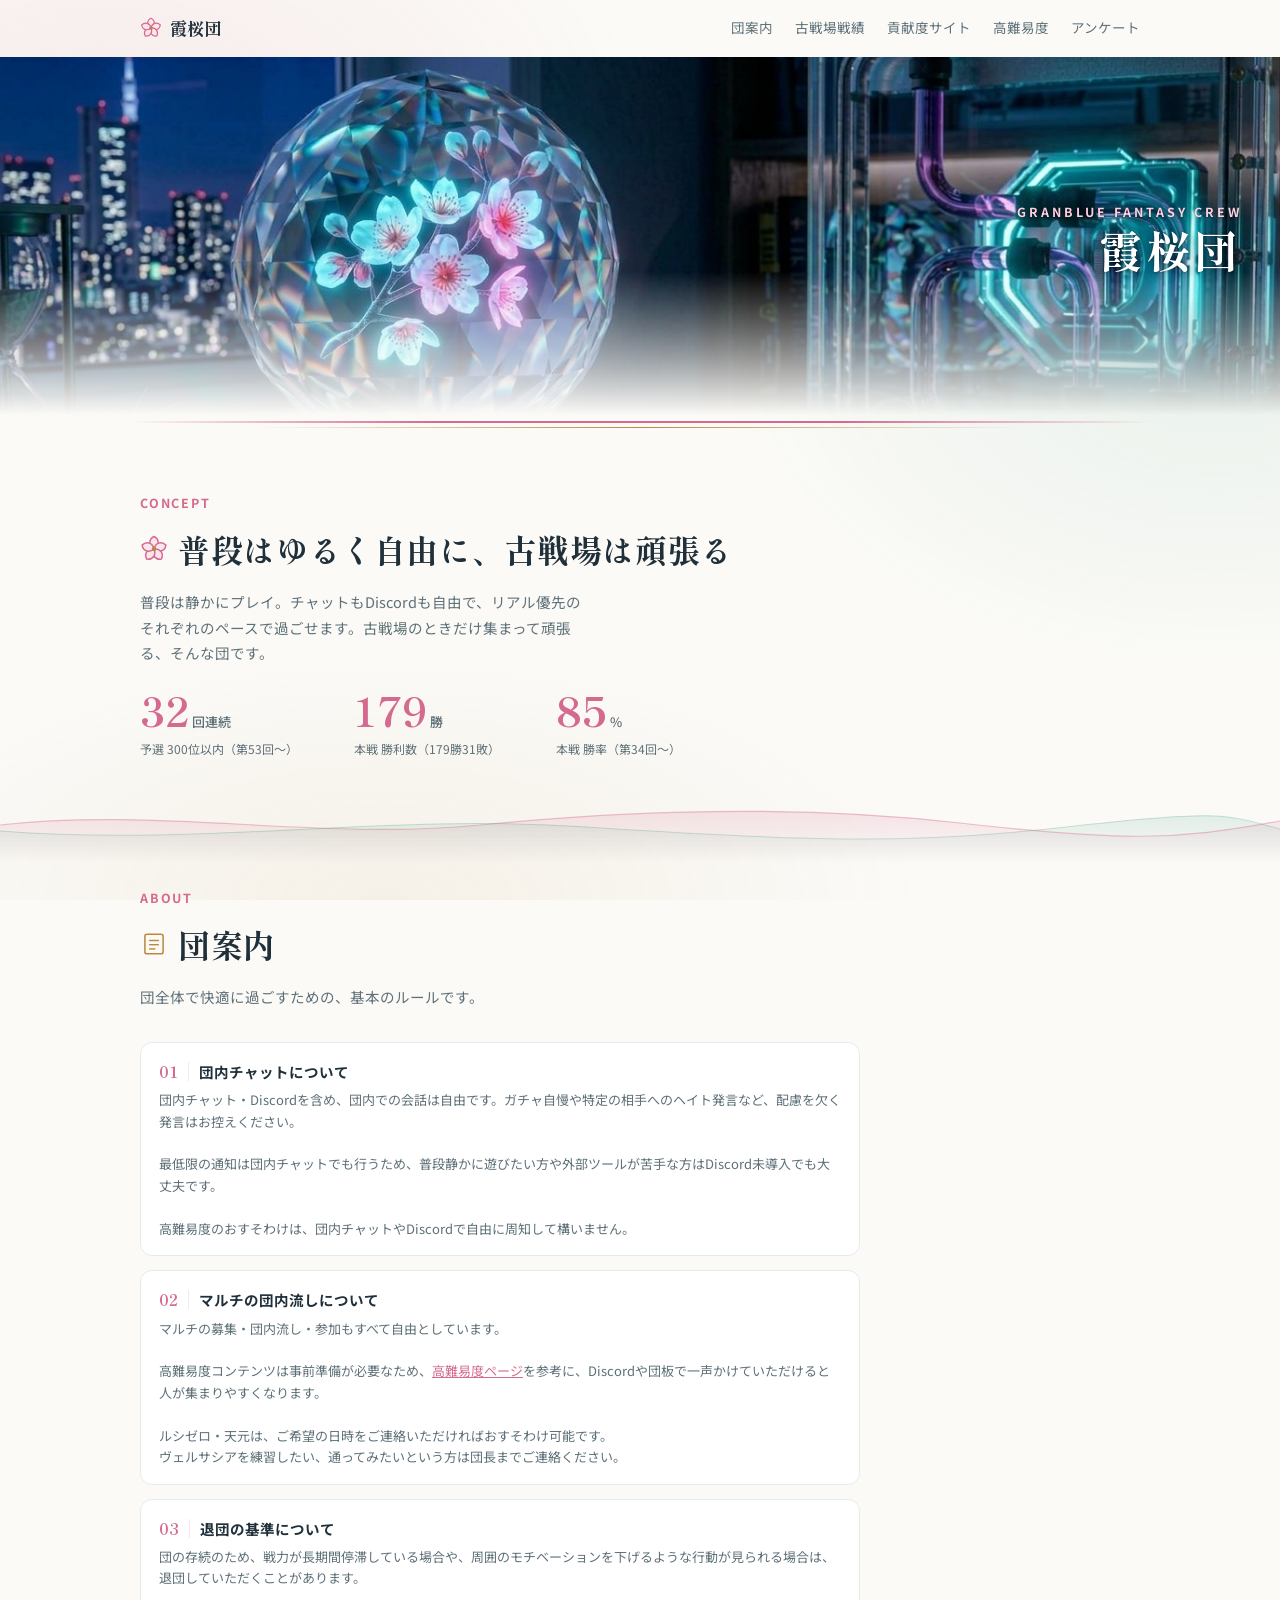
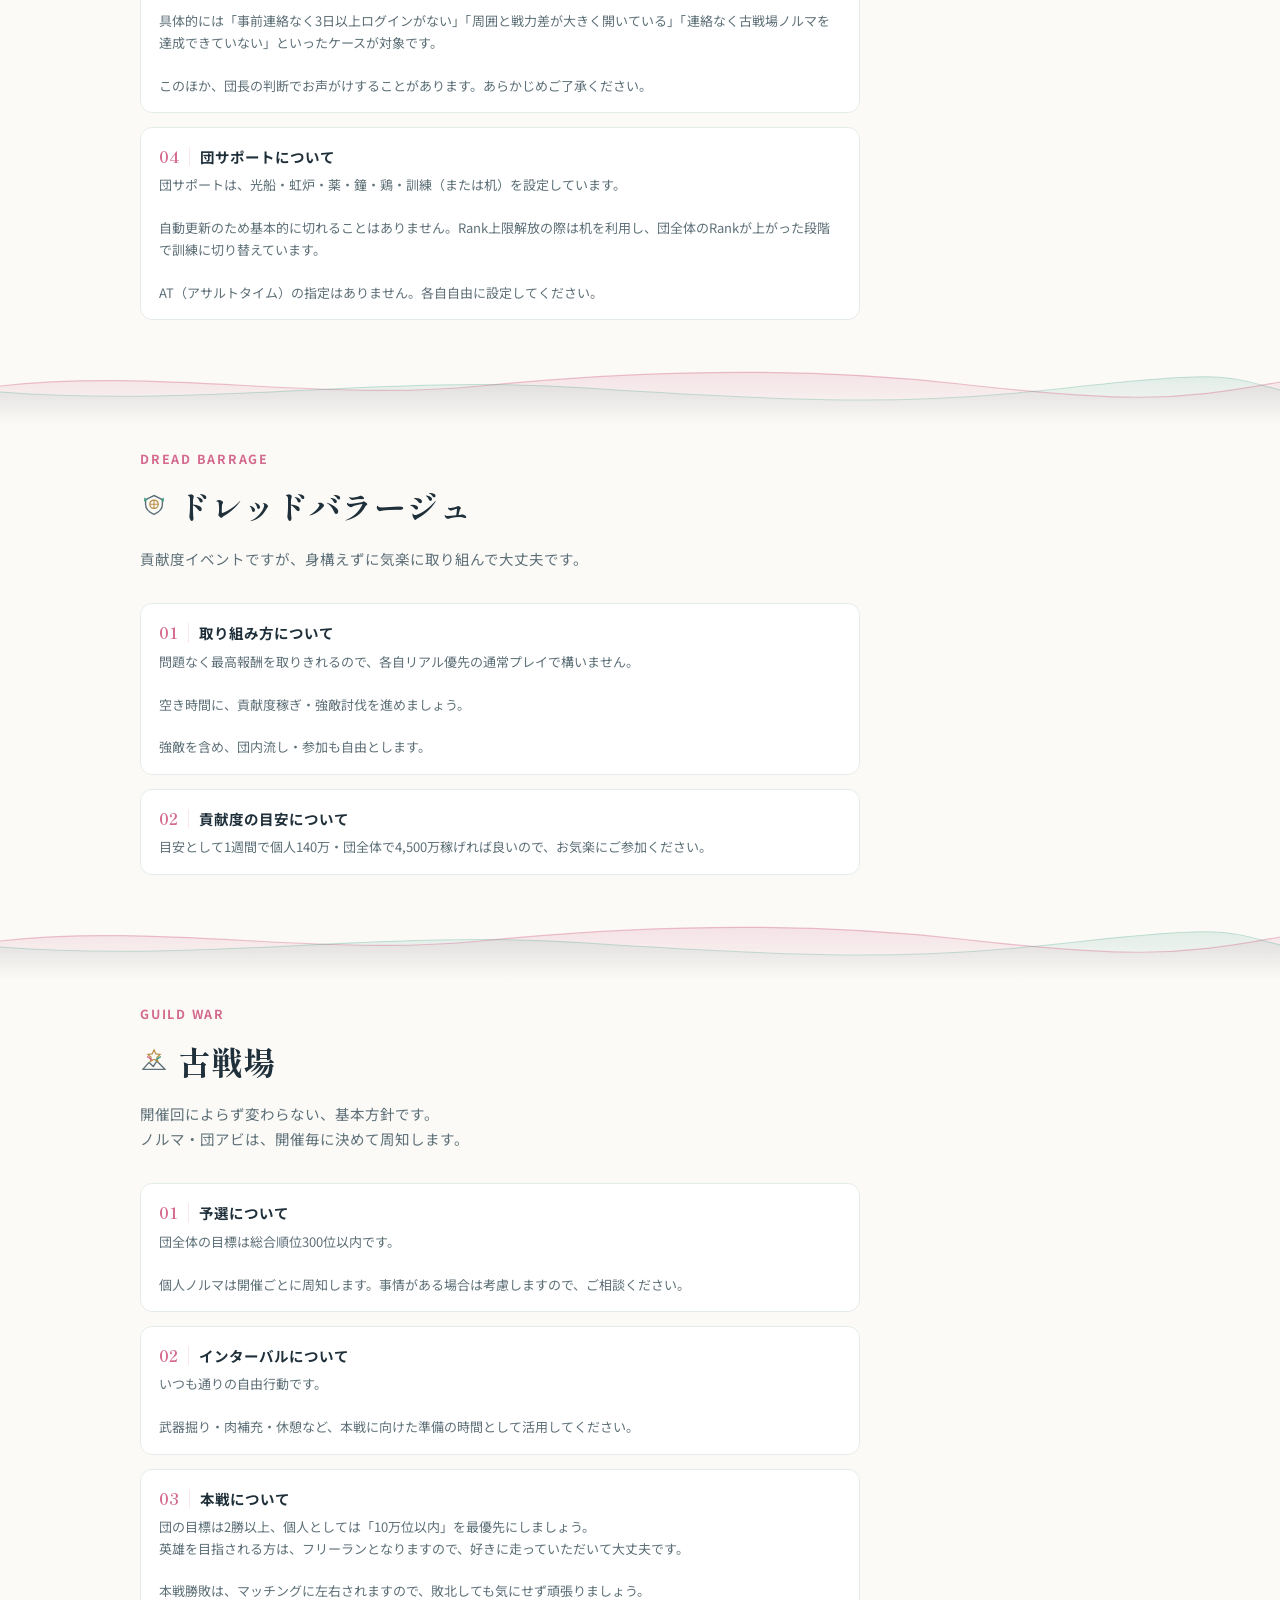
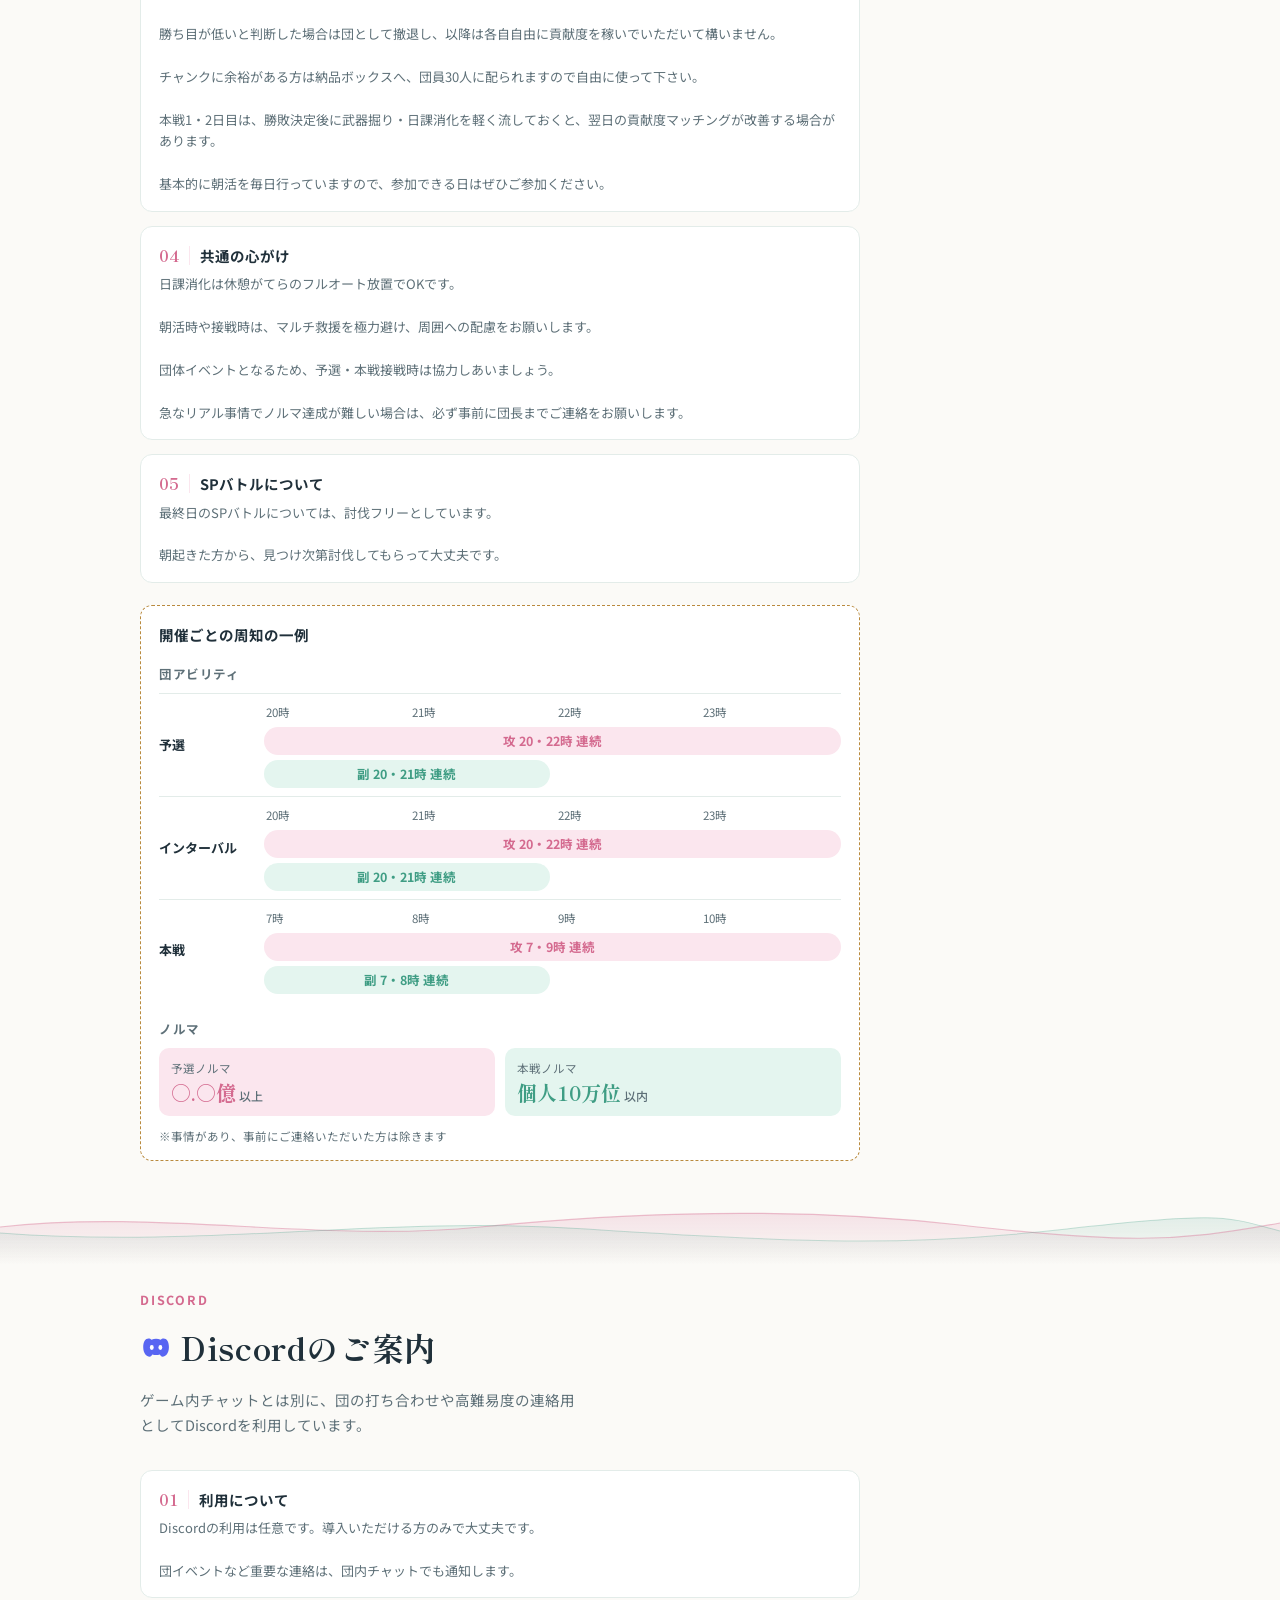
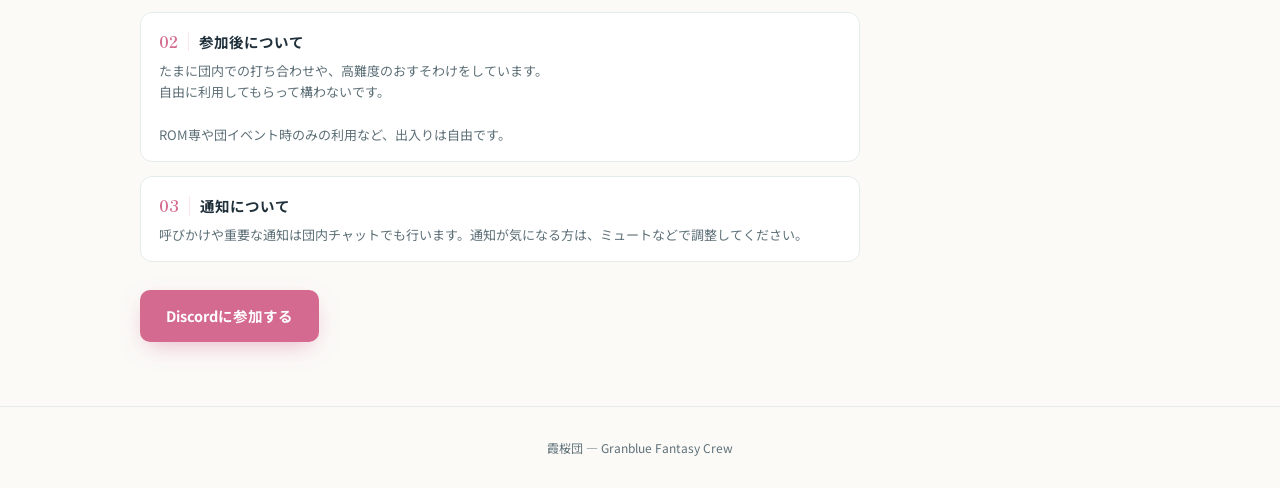
==== commit a3b54f63: "古戦場03: 納品ボックスの文言を更新 Co-Authored-By: Claude Opus 5.5 <noreply@anthropic.com>" ====
--- a/docs/index.html
+++ b/docs/index.html
@@ -165,7 +165,7 @@
           英雄を目指される方は、フリーランとなりますので、好きに走っていただいて大丈夫です。<br><br>
           本戦勝敗は、マッチングに左右されますので、敗北しても気にせず頑張りましょう。<br><br>
           勝ち目が低いと判断した場合は団として撤退し、以降は各自自由に貢献度を稼いでいただいて構いません。<br><br>
-          チャンクが余りそうな場合は納品ボックスへ。団員であれば誰でも交換可能です。<br><br>
+          チャンクに余裕がある方は納品ボックスへ、団員30人に配られますので自由に使って下さい。<br><br>
           本戦1・2日目は、勝敗決定後に武器掘り・日課消化を軽く流しておくと、翌日の貢献度マッチングが改善する場合があります。<br><br>
           基本的に朝活を毎日行っていますので、参加できる日はぜひご参加ください。
         </div></div>
--- a/docs/assets/style.css
+++ b/docs/assets/style.css
@@ -58,7 +58,7 @@
 
   /* ---- hero ---- */
   /* TOP絵は閲覧者の時刻で2時間毎の写真に切り替える(data-hはindex.htmlのスクリプトが設定、JS無効時は12時)。
-     写真の時計表示と時間帯を合わせる。18時台は時計の無い夜景。22時台は緑と赤の2枚があり、開くたびにどちらかをランダムに出す。
+     写真の時計表示と時間帯を合わせる。18時台は時計の無い夜景。22時台は緑と紫の2枚があり、開くたびにどちらかをランダムに出す。
      写真は桜を閉じ込めた水晶球が主役なので、球が切れないよう横は左寄り(30%)・縦は上寄り(20%。横長に切ると下の机側を削る)で合わせる。
      団名は右下に小さく置き、読みやすさのため右下だけ暗くする */
   .hero{--h-ink:#fff;--h-eye:#ffd0e0;position:relative;overflow:hidden;color:var(--h-ink);
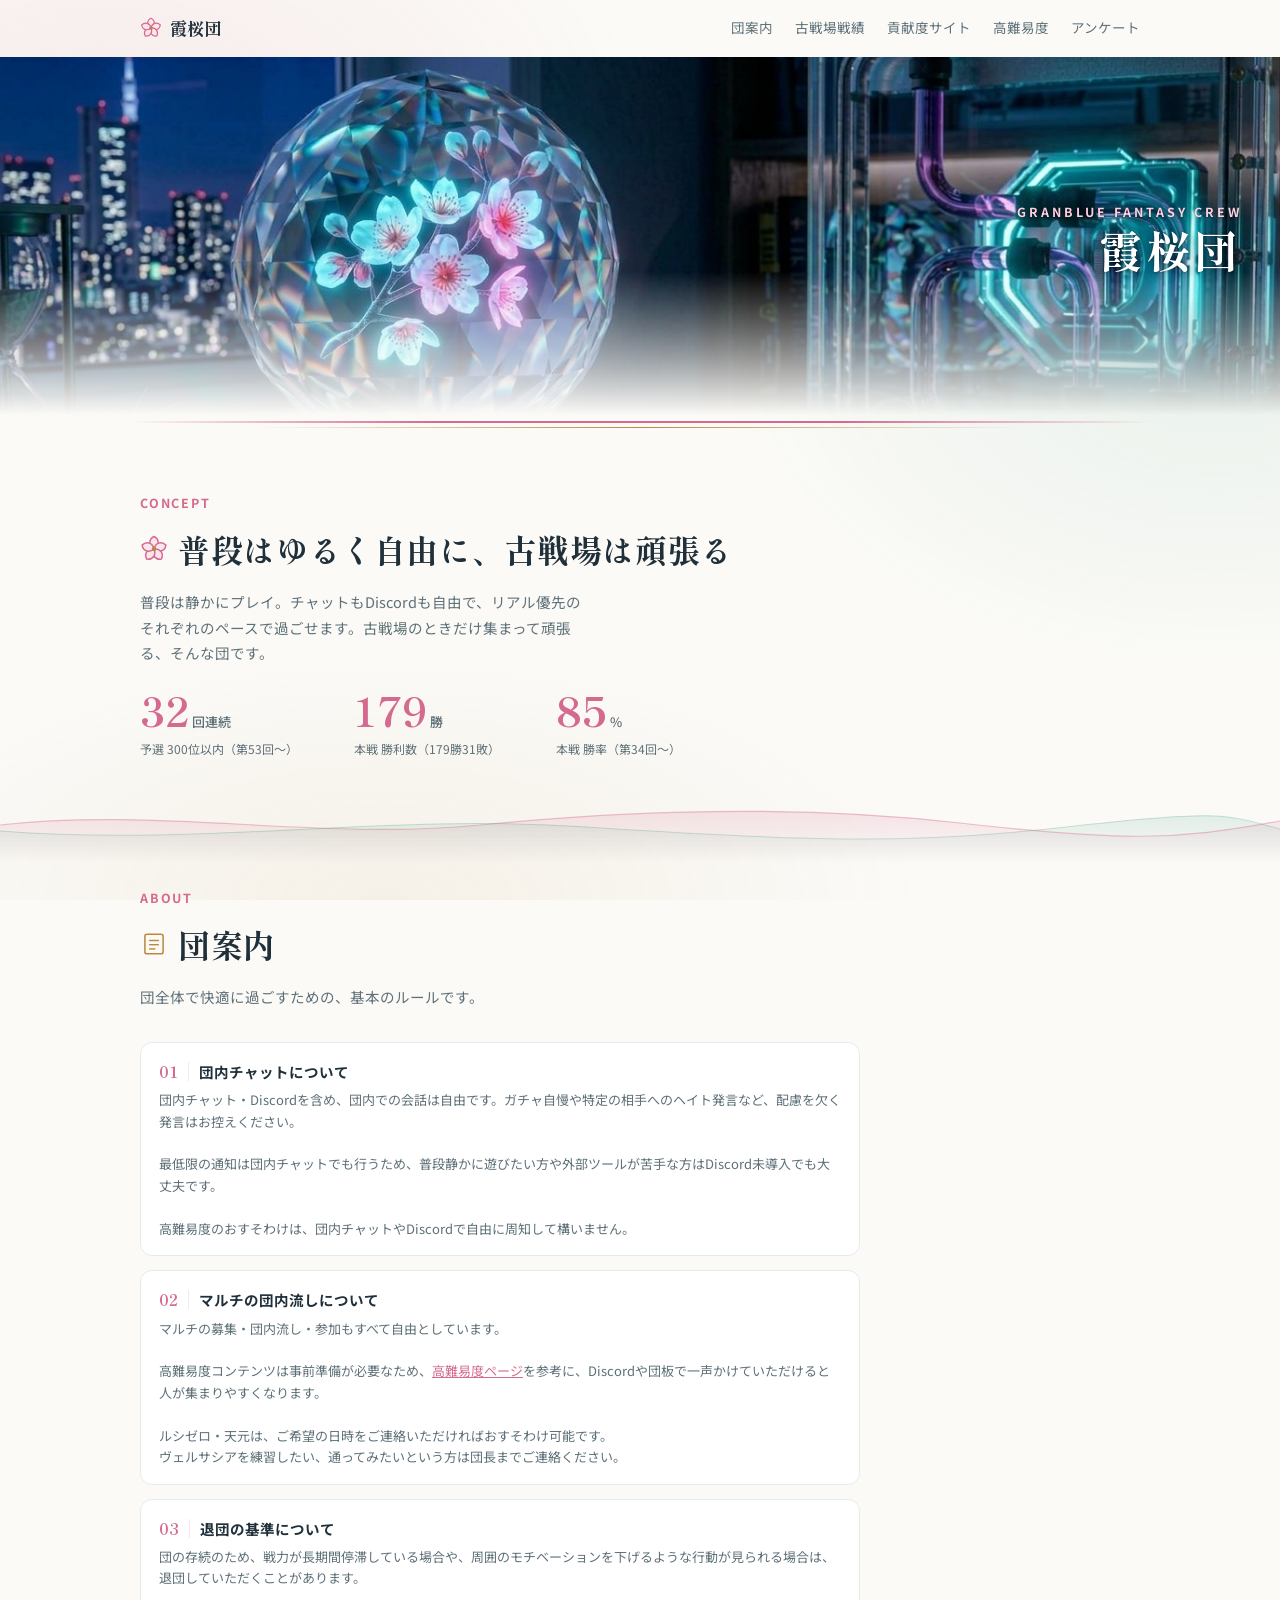
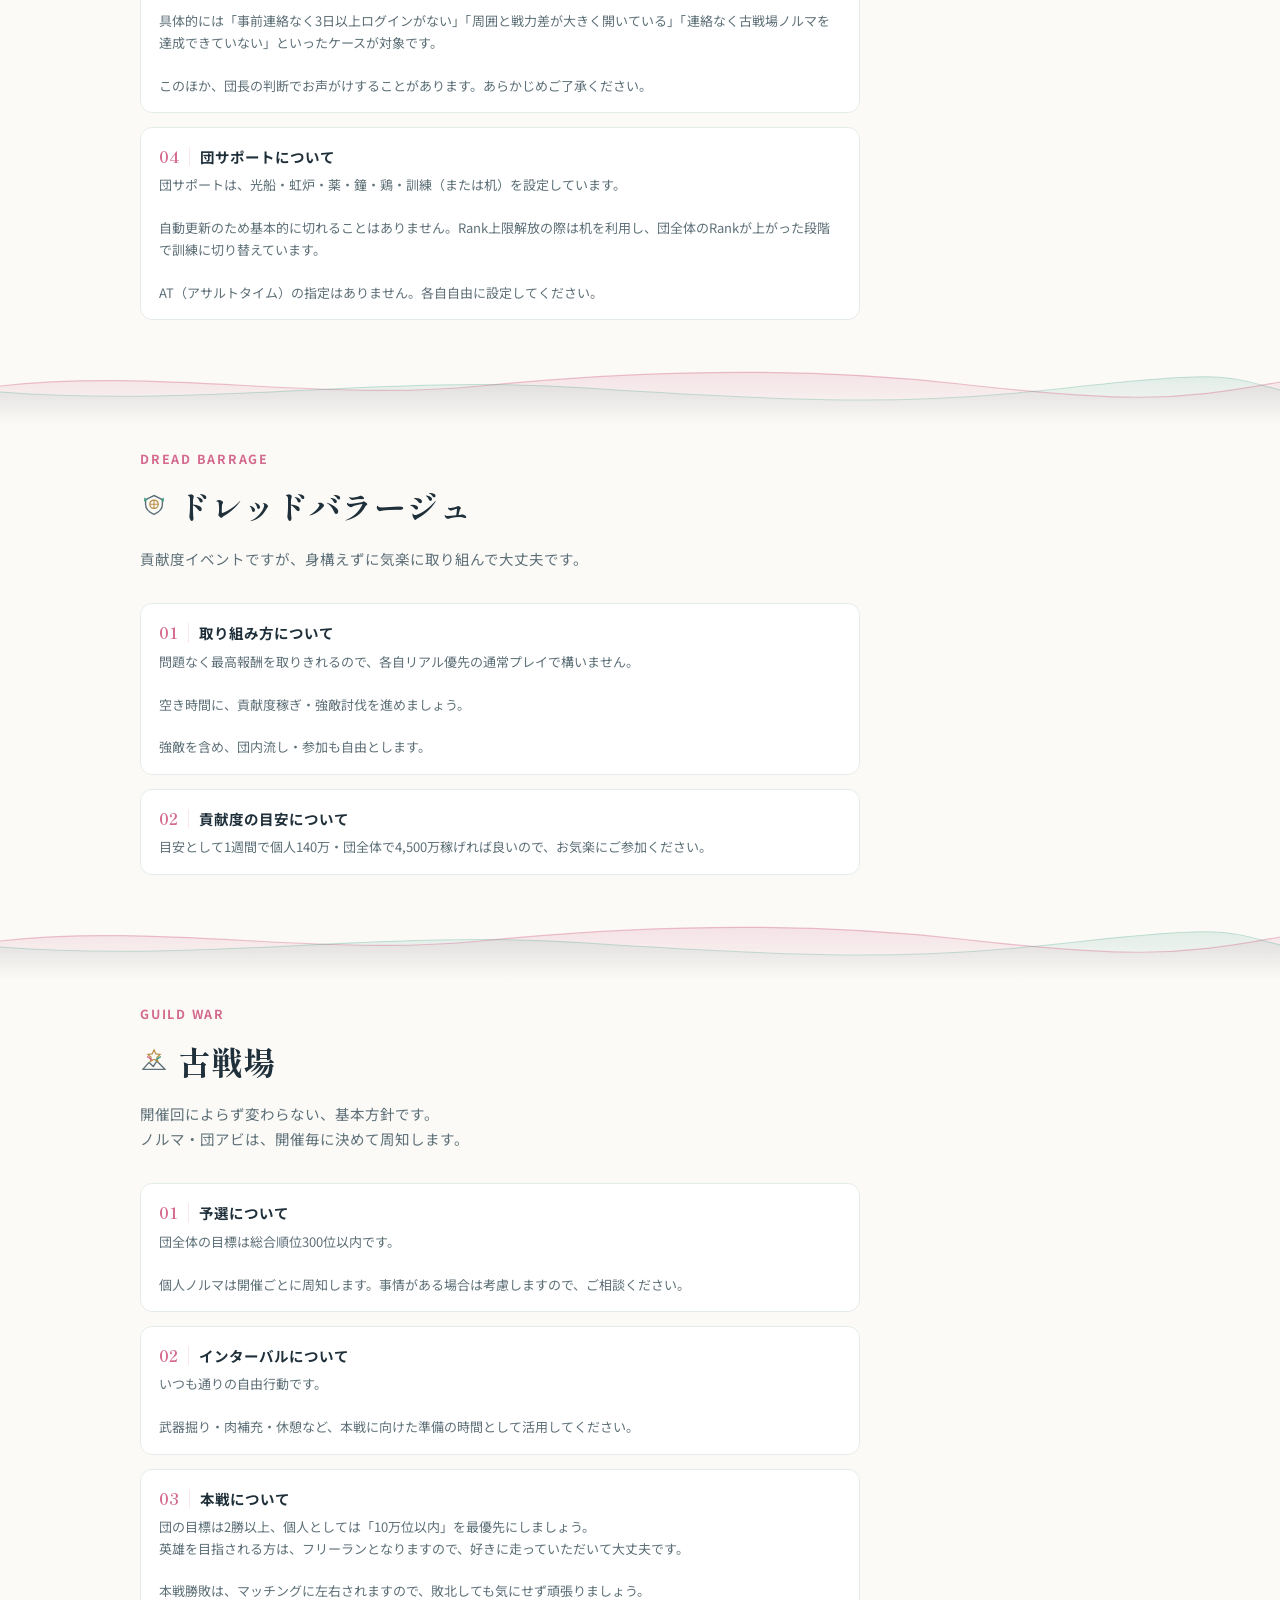
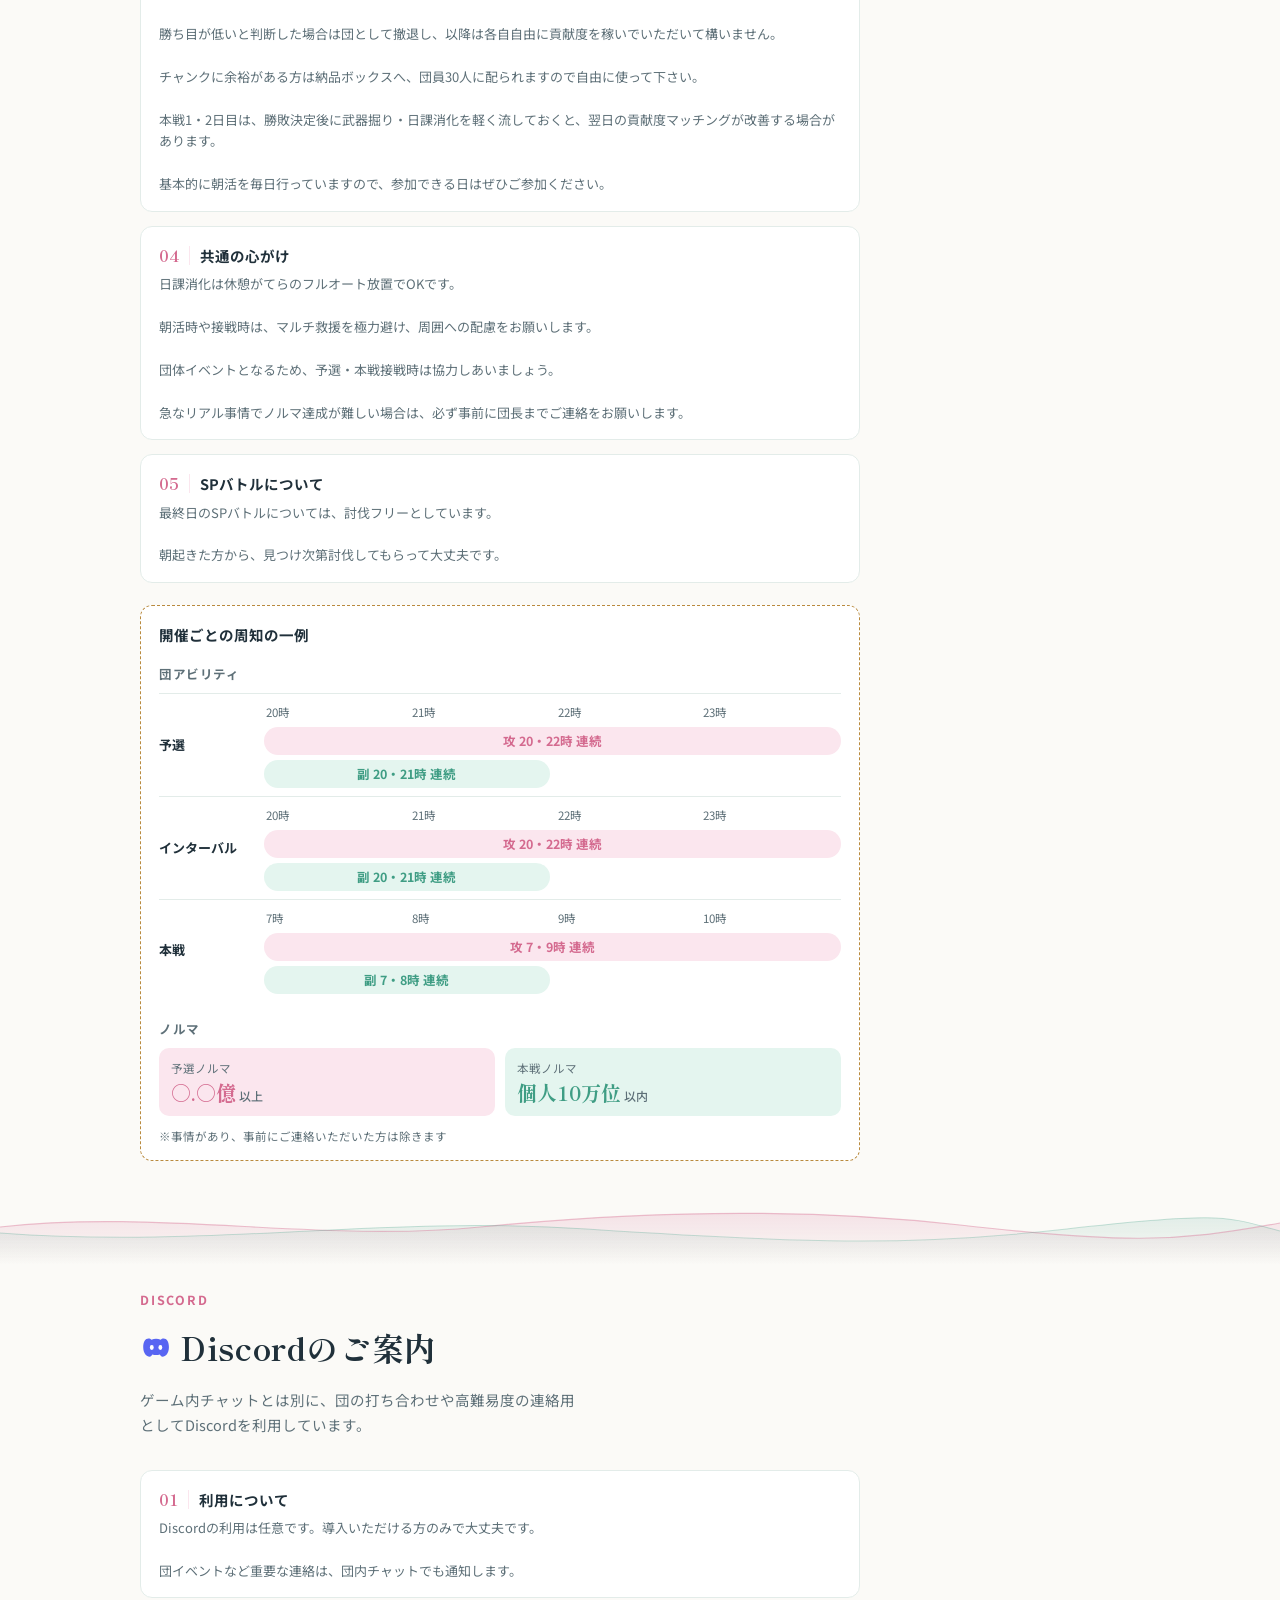
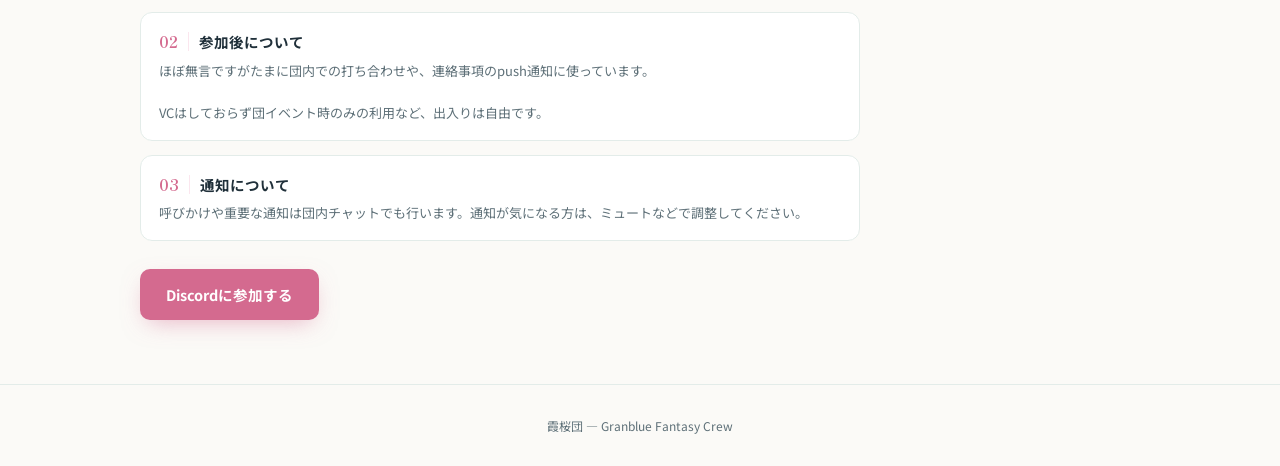
==== commit 3210a4ec: "Discord02: 参加後についての文言を更新 Co-Authored-By: Claude Opus 5.5 <noreply@anthropic.com>" ====
--- a/docs/index.html
+++ b/docs/index.html
@@ -236,9 +236,8 @@
         </div></div>
       <div class="pillar"><div class="t"><span class="n">02</span>参加後について</div>
         <div class="d">
-          たまに団内での打ち合わせや、高難度のおすそわけをしています。<br>
-          自由に利用してもらって構わないです。<br><br>
-          ROM専や団イベント時のみの利用など、出入りは自由です。
+          ほぼ無言ですがたまに団内での打ち合わせや、連絡事項のpush通知に使っています。<br><br>
+          VCはしておらず団イベント時のみの利用など、出入りは自由です。
         </div></div>
       <div class="pillar"><div class="t"><span class="n">03</span>通知について</div>
         <div class="d">
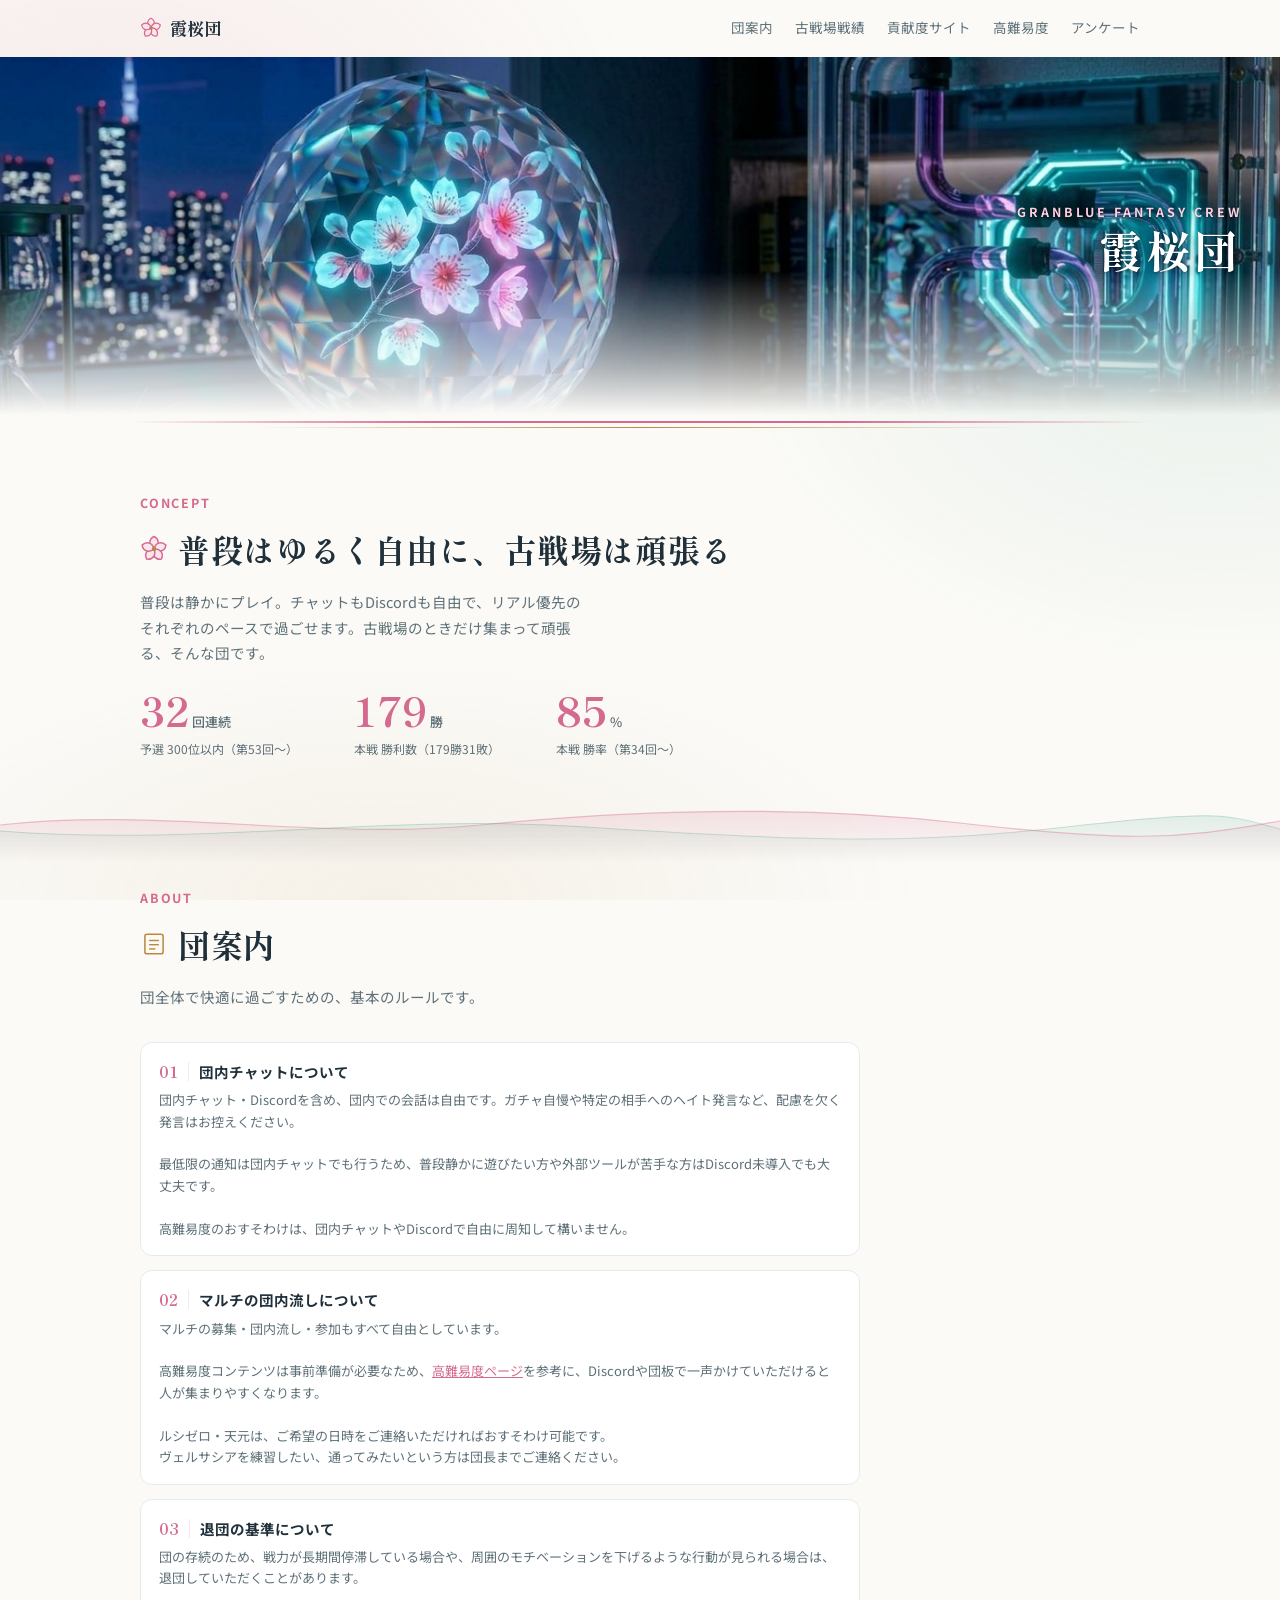
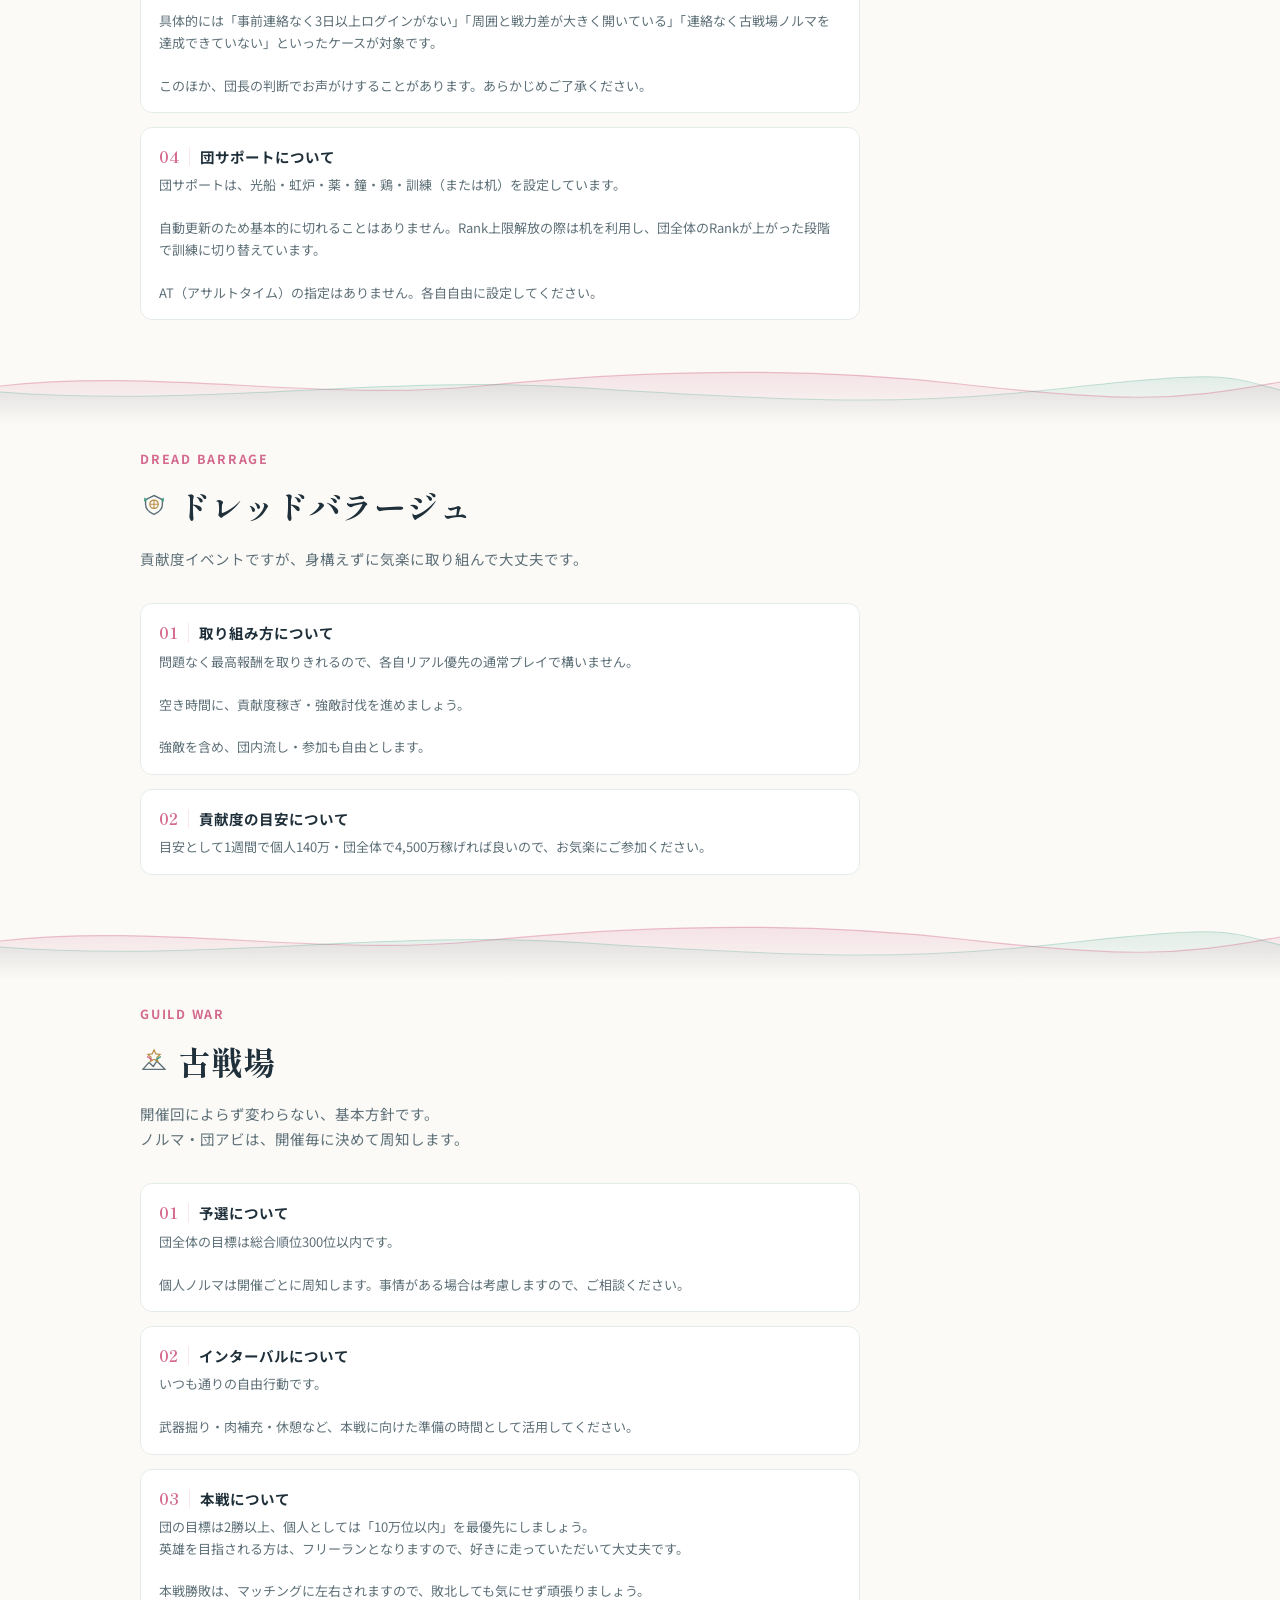
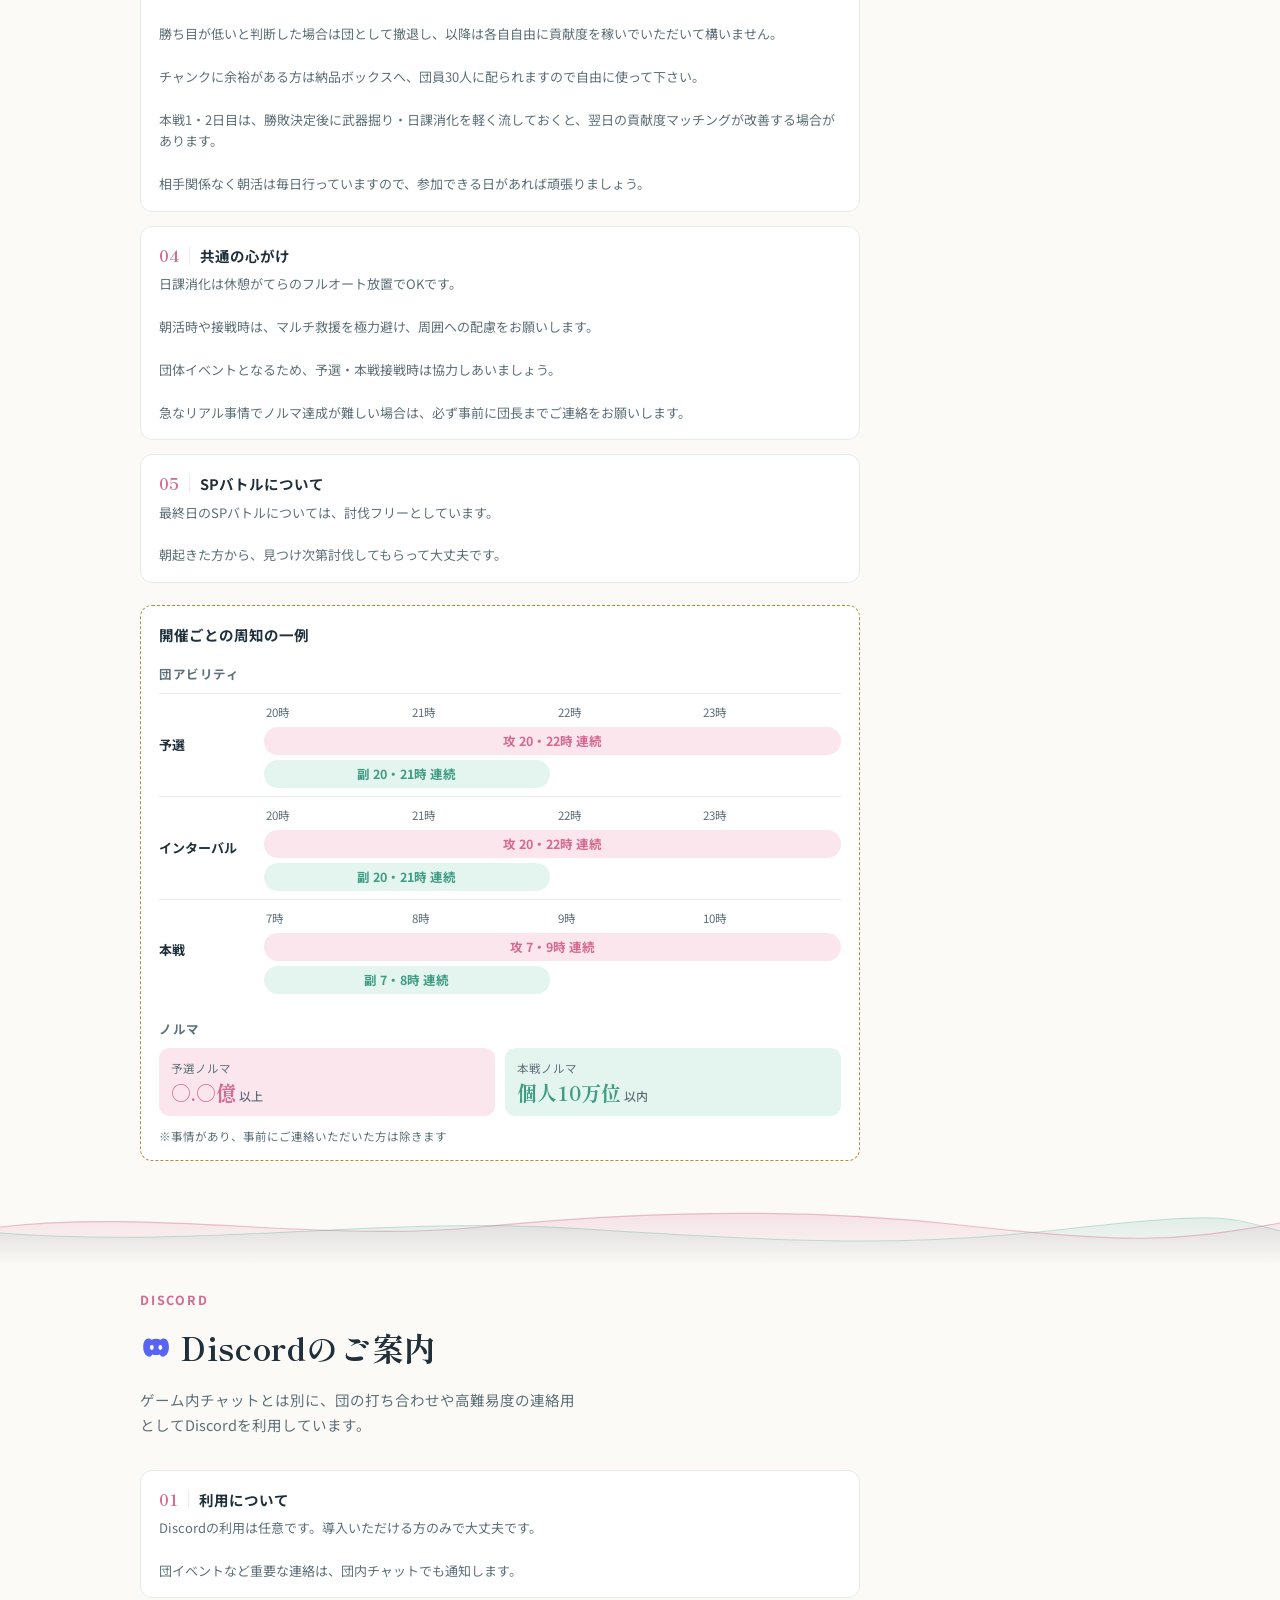
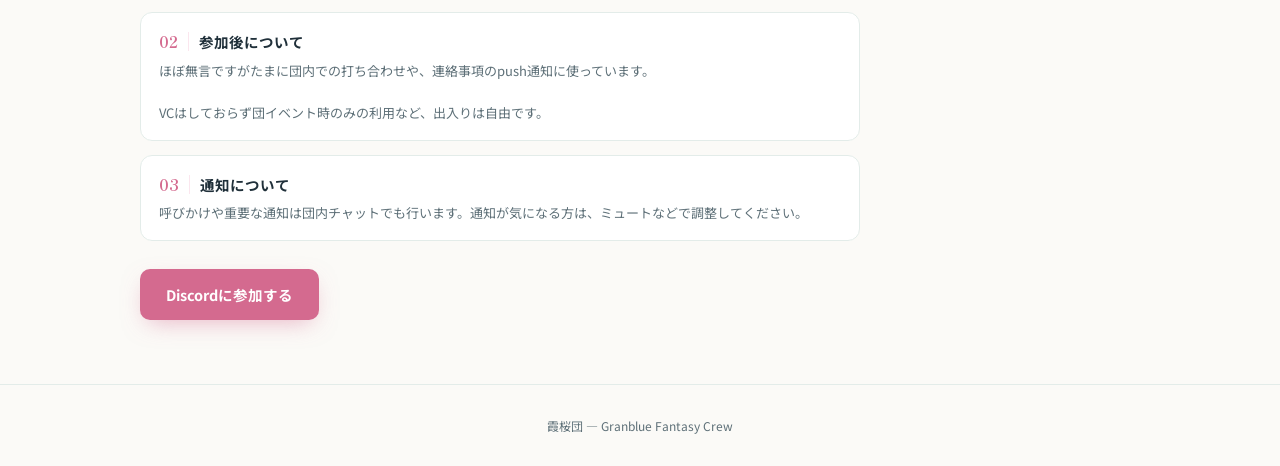
==== commit 4cb322a8: "古戦場03: 朝活の文言を更新 Co-Authored-By: Claude Opus 5.5 <noreply@anthropic.com>" ====
--- a/docs/index.html
+++ b/docs/index.html
@@ -11,7 +11,7 @@
 <link rel="preconnect" href="https://fonts.googleapis.com">
 <link rel="preconnect" href="https://fonts.gstatic.com" crossorigin>
 <link href="https://fonts.googleapis.com/css2?family=Shippori+Mincho:wght@500;700;800&family=Noto+Sans+JP:wght@400;500;700;900&display=swap" rel="stylesheet">
-<link rel="stylesheet" href="assets/style.css?v=20261003d">
+<link rel="stylesheet" href="assets/style.css?v=20261004a">
 </head>
 <body>
 
@@ -135,7 +135,7 @@
   </div>
 </section>
 
-<section id="koseiba">
+<section id="kosen">
   <div class="wrap">
     <div class="kicker">Guild War</div>
     <h2 class="h2" style="display:flex;align-items:center;gap:10px;">
@@ -167,7 +167,7 @@
           勝ち目が低いと判断した場合は団として撤退し、以降は各自自由に貢献度を稼いでいただいて構いません。<br><br>
           チャンクに余裕がある方は納品ボックスへ、団員30人に配られますので自由に使って下さい。<br><br>
           本戦1・2日目は、勝敗決定後に武器掘り・日課消化を軽く流しておくと、翌日の貢献度マッチングが改善する場合があります。<br><br>
-          基本的に朝活を毎日行っていますので、参加できる日はぜひご参加ください。
+          相手関係なく朝活は毎日行っていますので、参加できる日があれば頑張りましょう。
         </div></div>
       <div class="pillar"><div class="t"><span class="n">04</span>共通の心がけ</div>
         <div class="d">
--- a/docs/assets/style.css
+++ b/docs/assets/style.css
@@ -106,6 +106,9 @@
   .btn.ghost{background:var(--card);color:var(--sky-ink);border:1px solid var(--line);}
 
   /* ---- sections ---- */
+  /* #kosen などのリンクで飛んだとき、固定ヘッダーに見出しが隠れないよう少し下で止める */
+  html{scroll-padding-top:12px;}
+  @media (max-width:760px){ html{scroll-padding-top:44px;} }
   section{padding-block:64px;}
   section+section{border-top:1px solid var(--line);}
   /* 団コンセプト(団案内の上) */
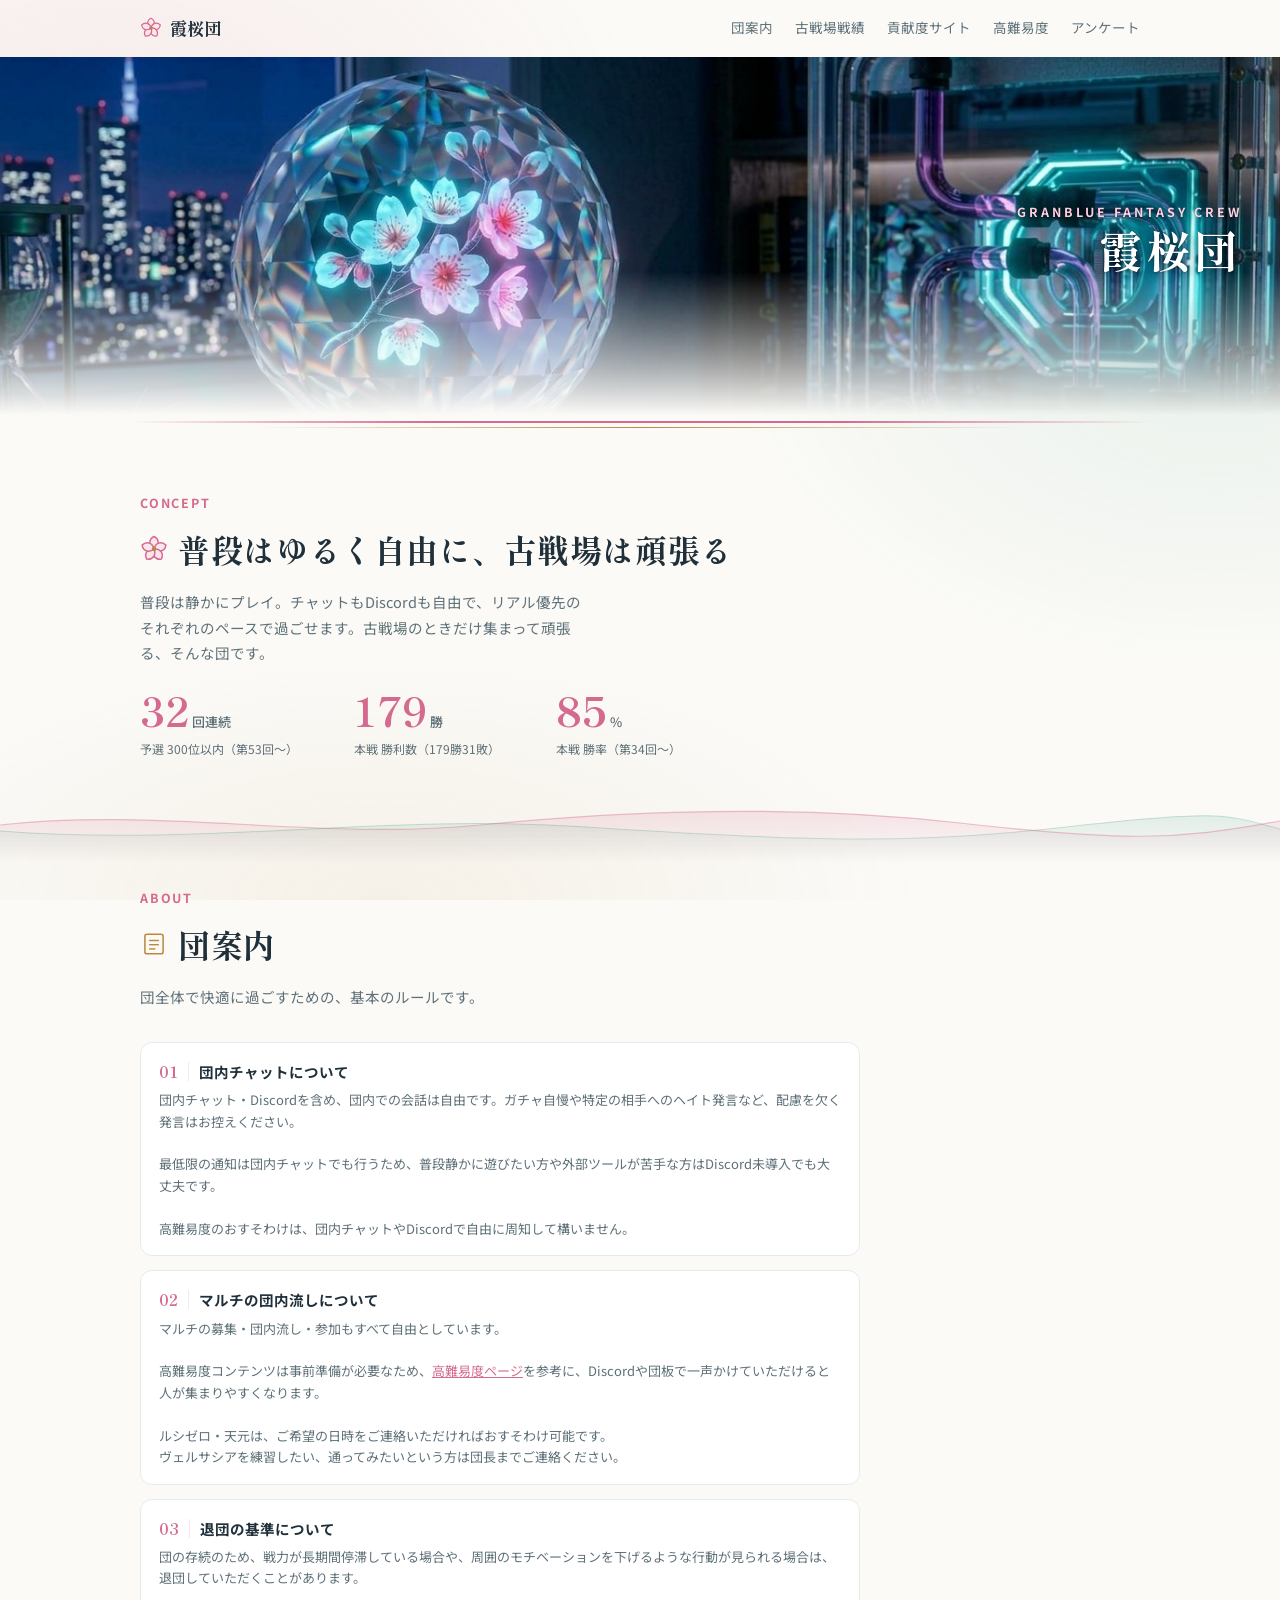
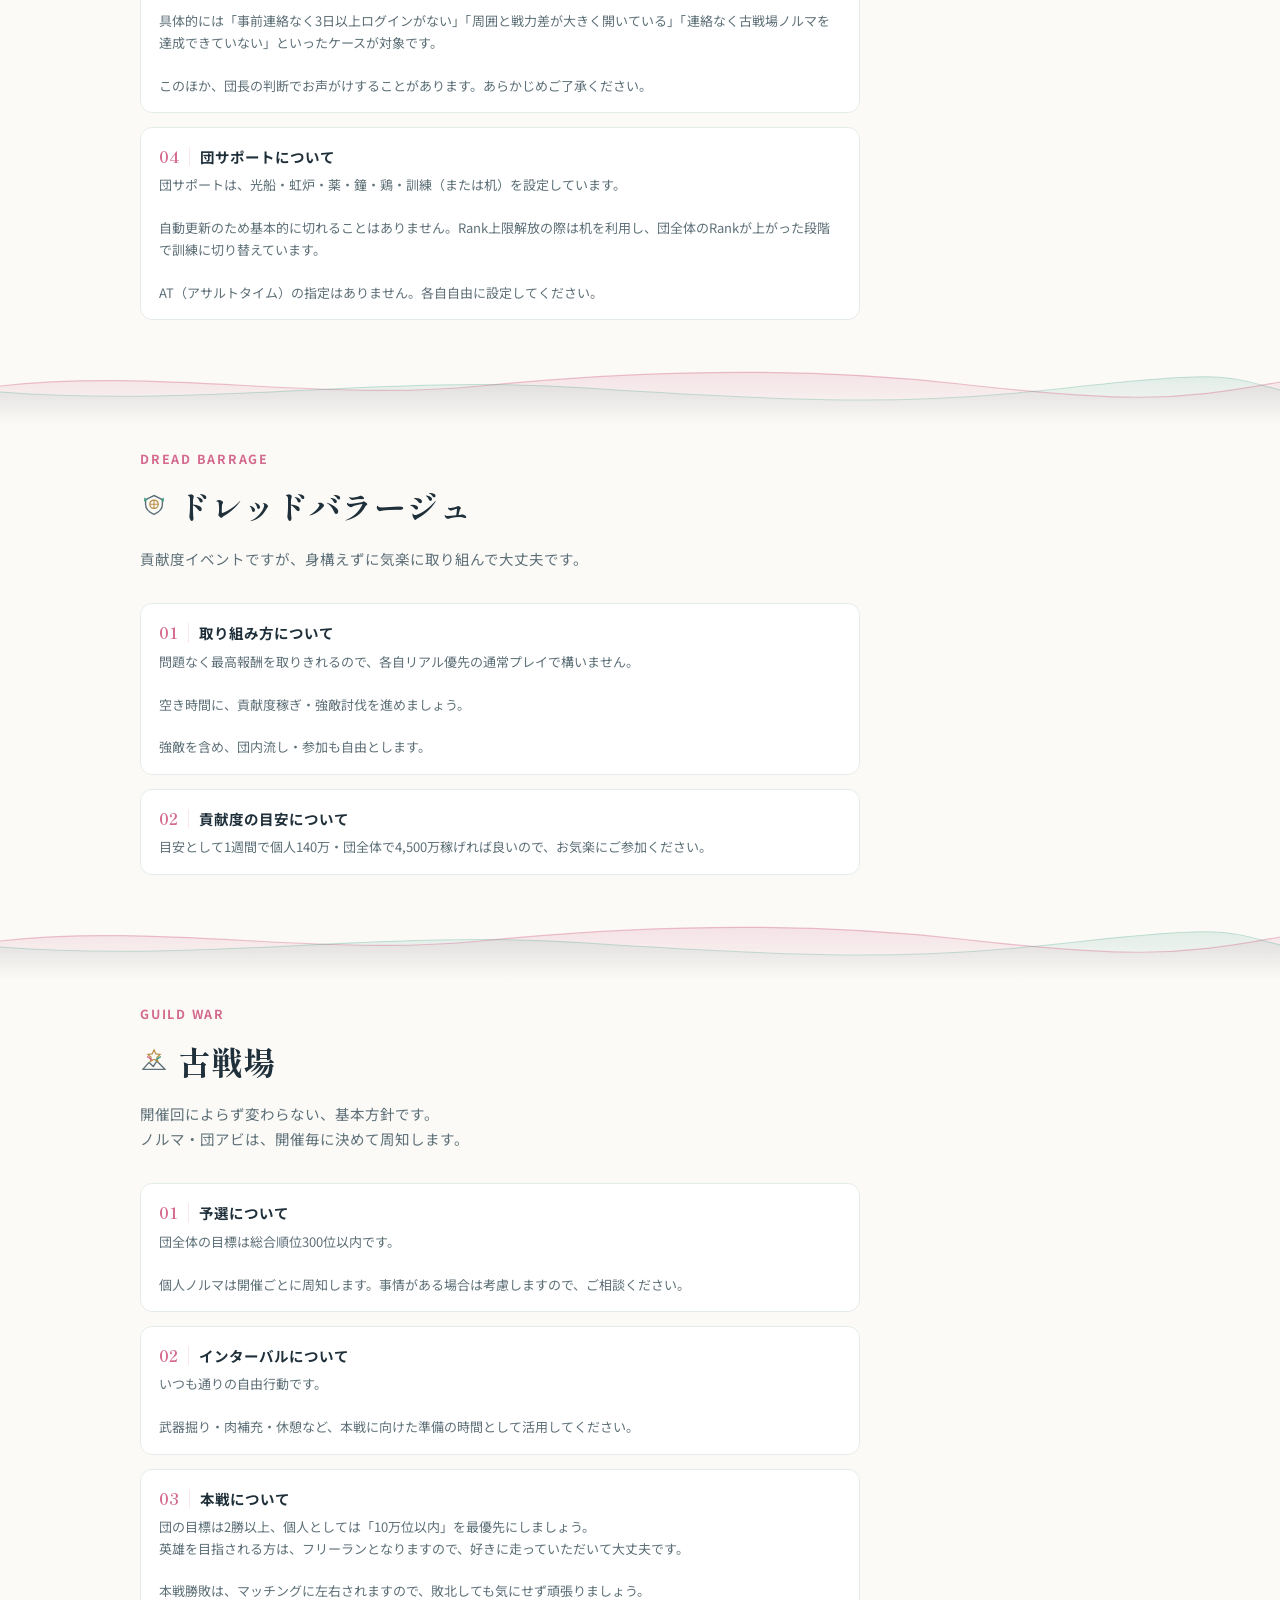
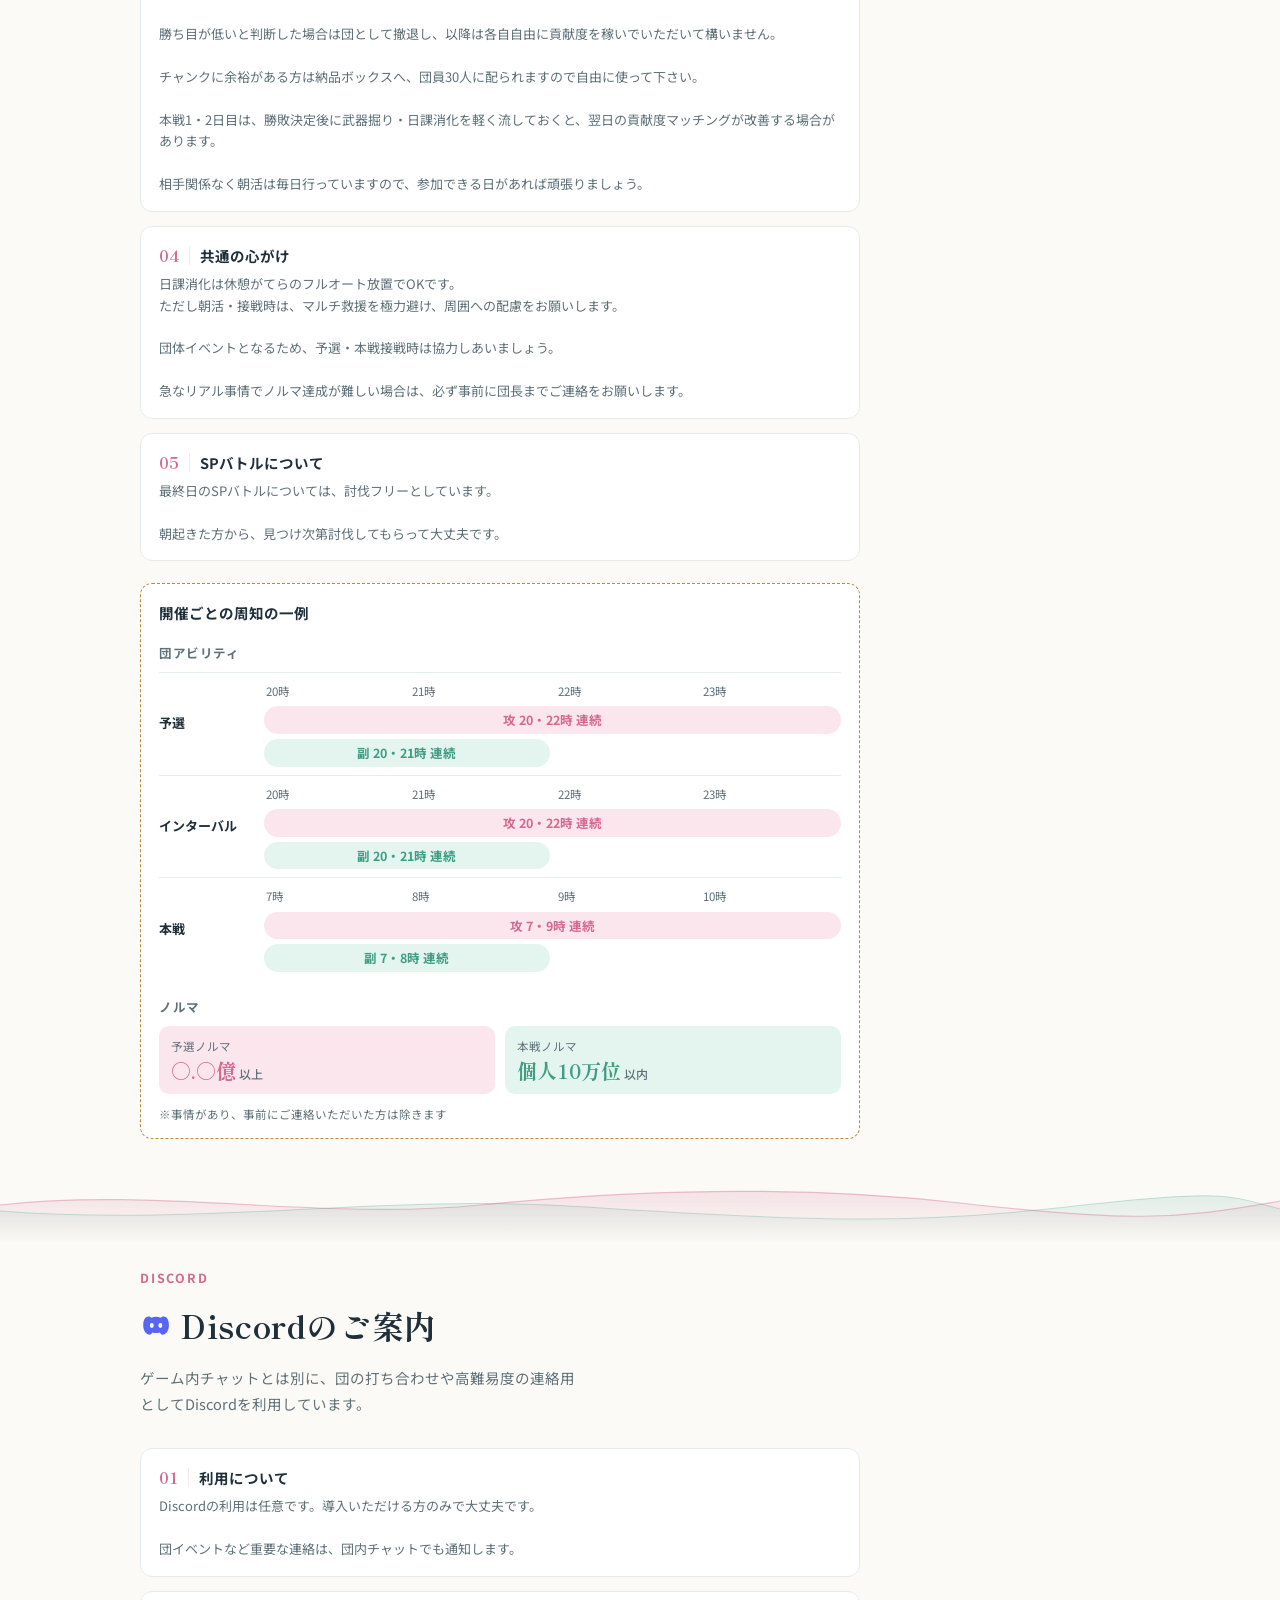
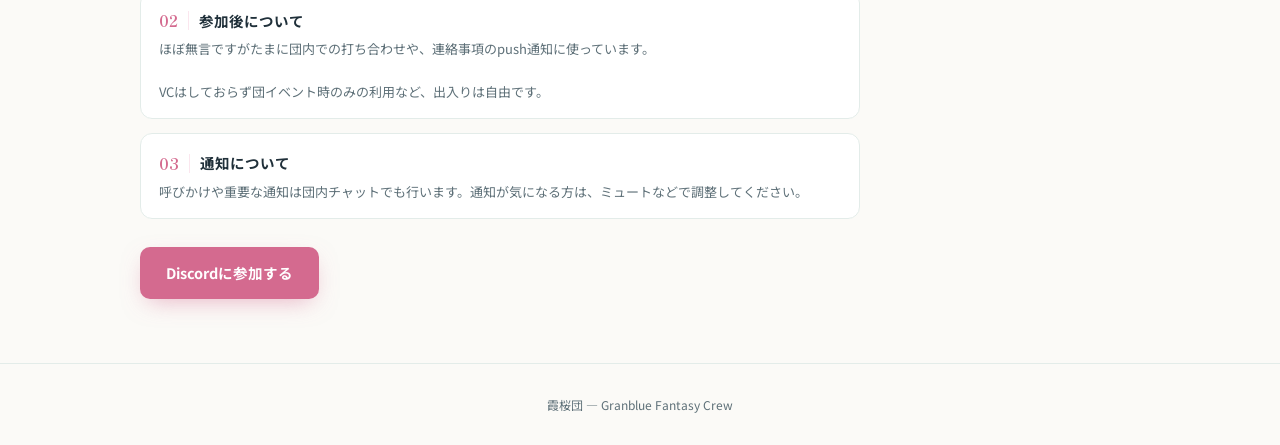
==== commit 6a90edda: "古戦場04: 朝活・接戦時の注意を『ただし』でつなげる Co-Authored-By: Claude Opus 5.5 <noreply@anthropic.com>" ====
--- a/docs/index.html
+++ b/docs/index.html
@@ -171,8 +171,8 @@
         </div></div>
       <div class="pillar"><div class="t"><span class="n">04</span>共通の心がけ</div>
         <div class="d">
-          日課消化は休憩がてらのフルオート放置でOKです。<br><br>
-          朝活時や接戦時は、マルチ救援を極力避け、周囲への配慮をお願いします。<br><br>
+          日課消化は休憩がてらのフルオート放置でOKです。<br>
+          ただし朝活・接戦時は、マルチ救援を極力避け、周囲への配慮をお願いします。<br><br>
           団体イベントとなるため、予選・本戦接戦時は協力しあいましょう。<br><br>
           急なリアル事情でノルマ達成が難しい場合は、必ず事前に団長までご連絡をお願いします。
         </div></div>
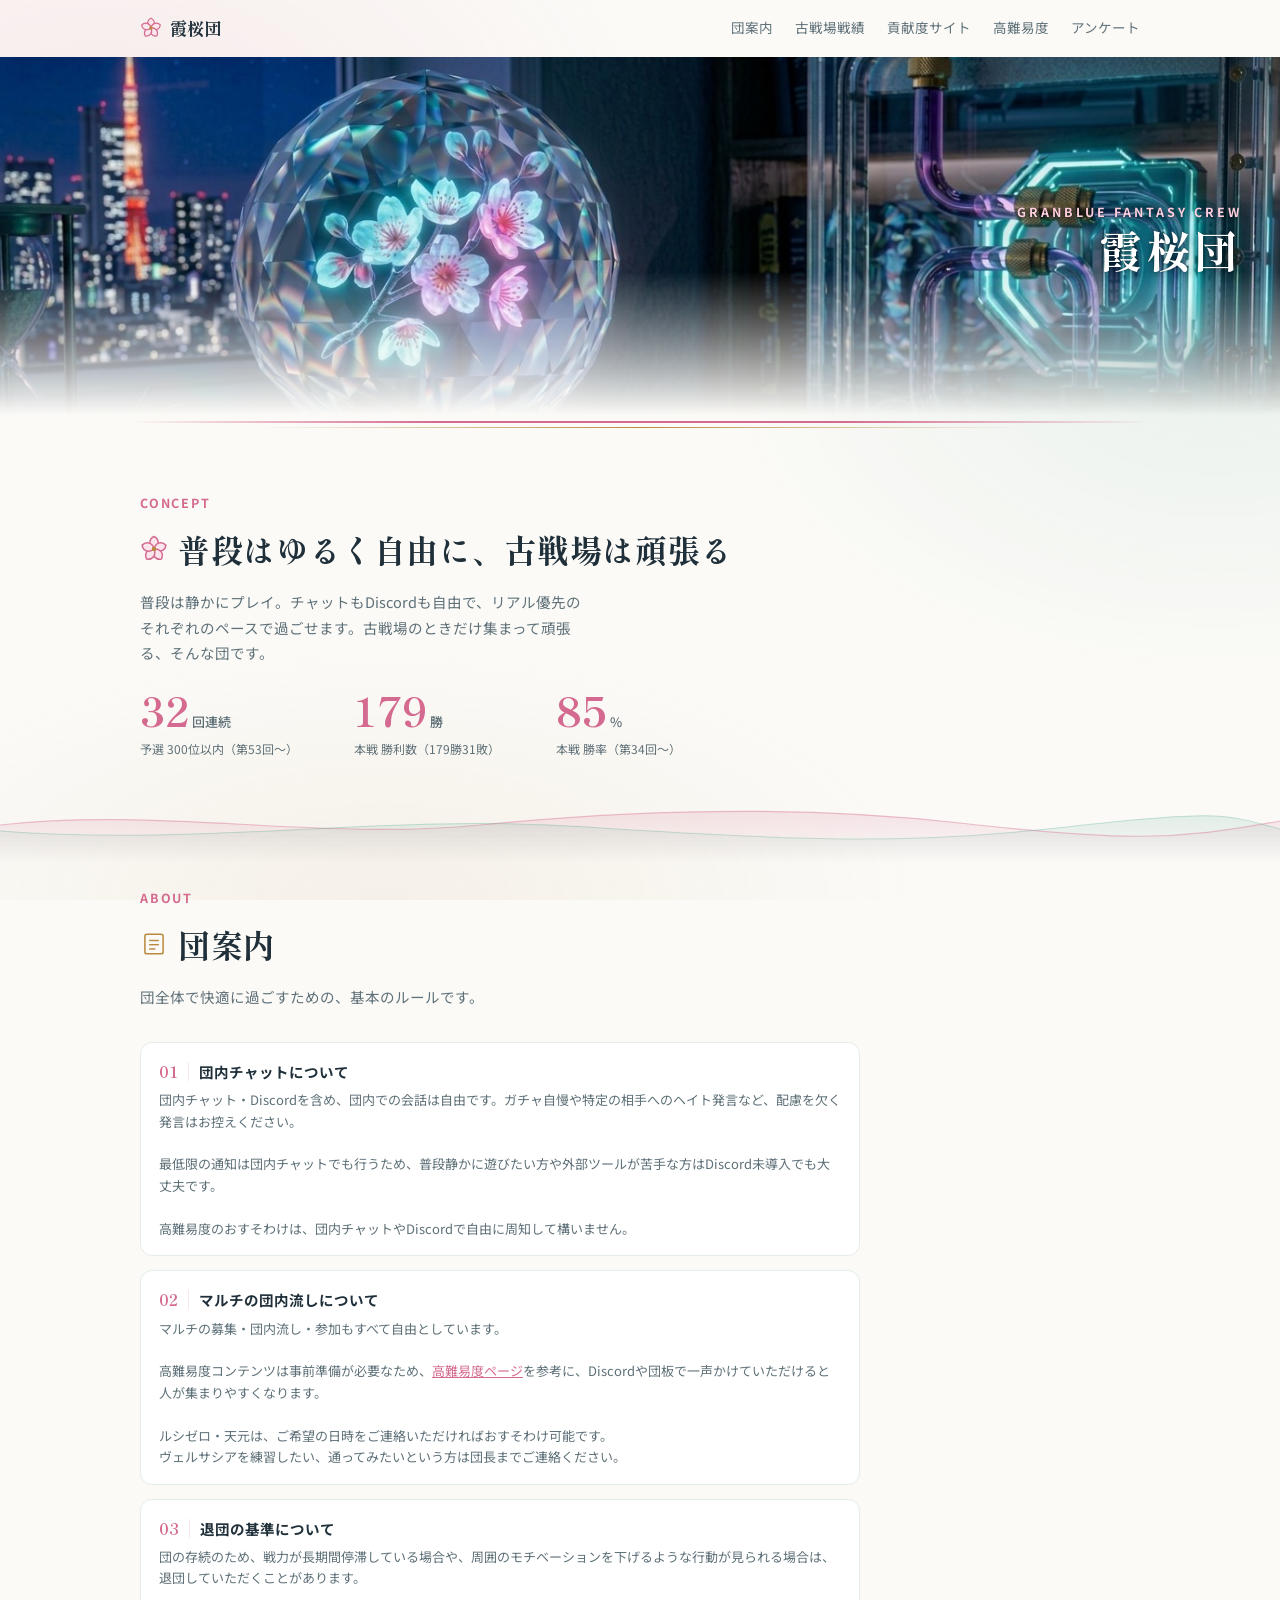
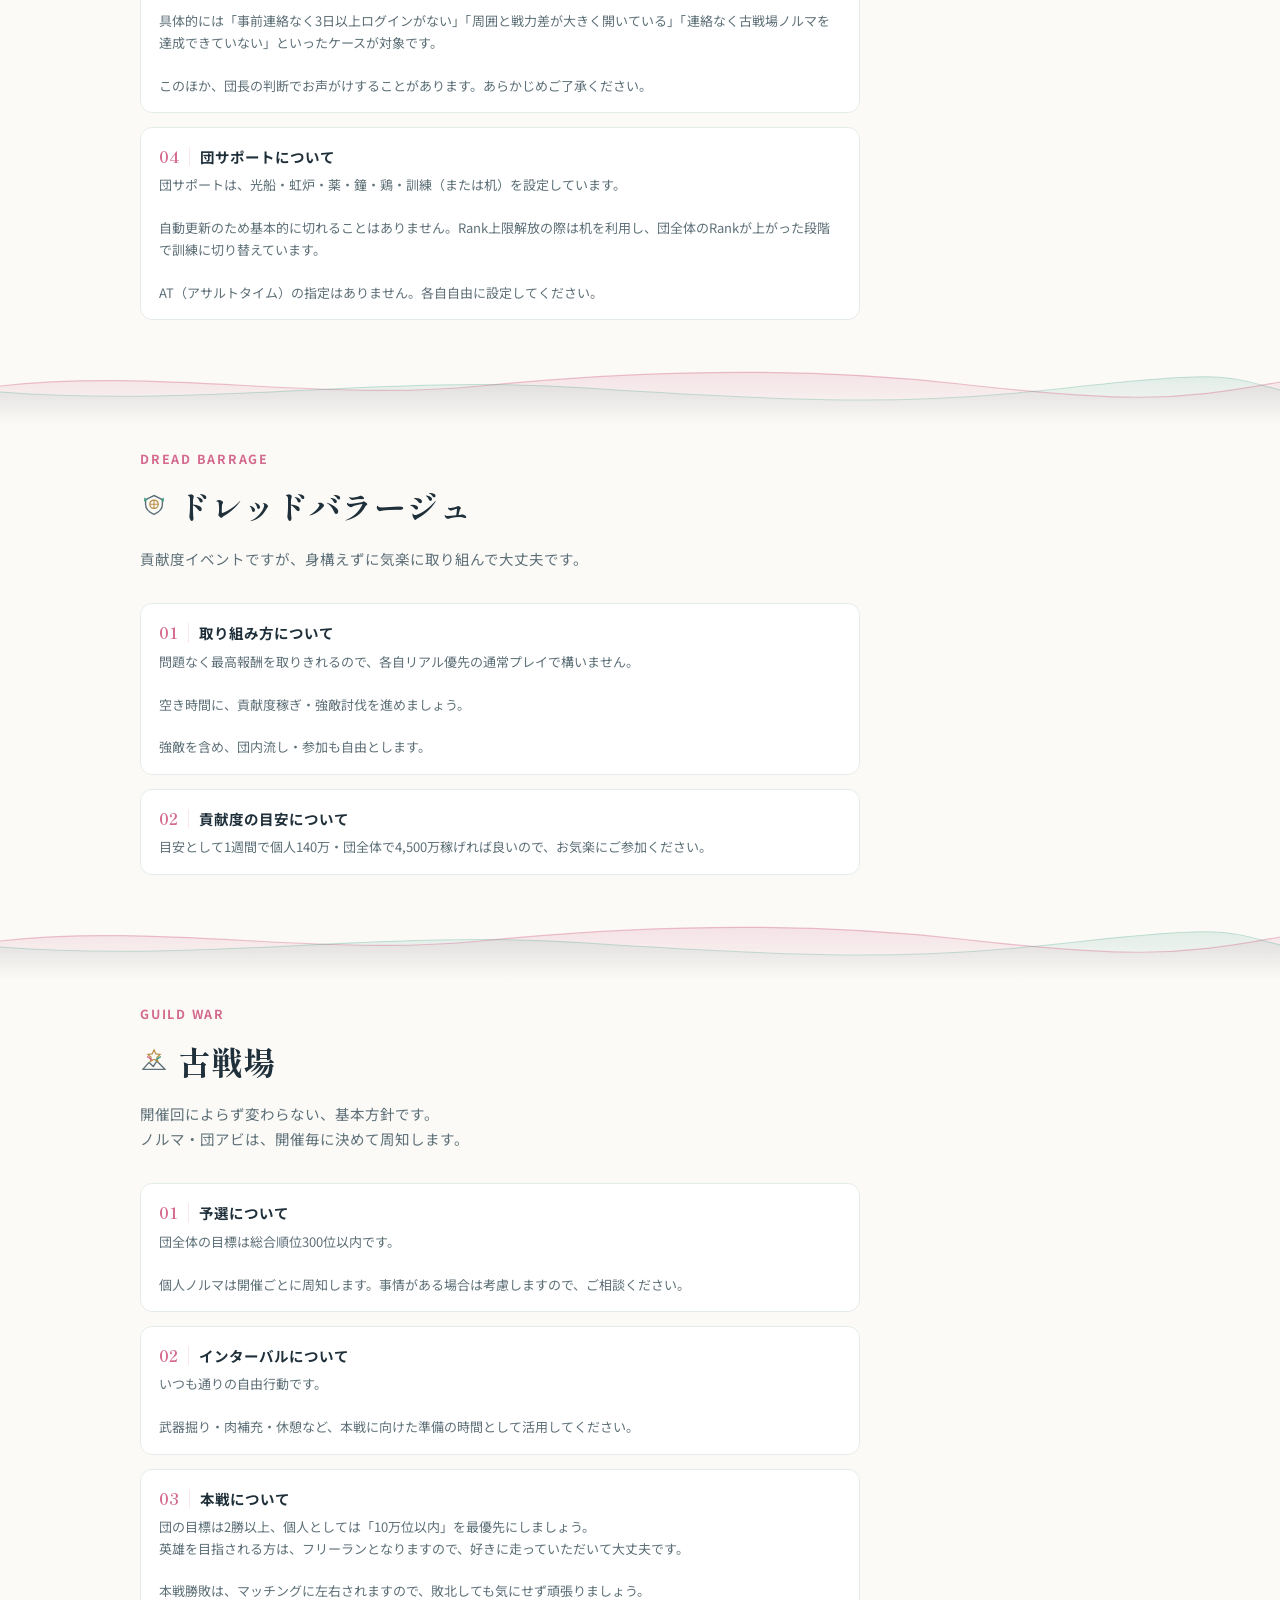
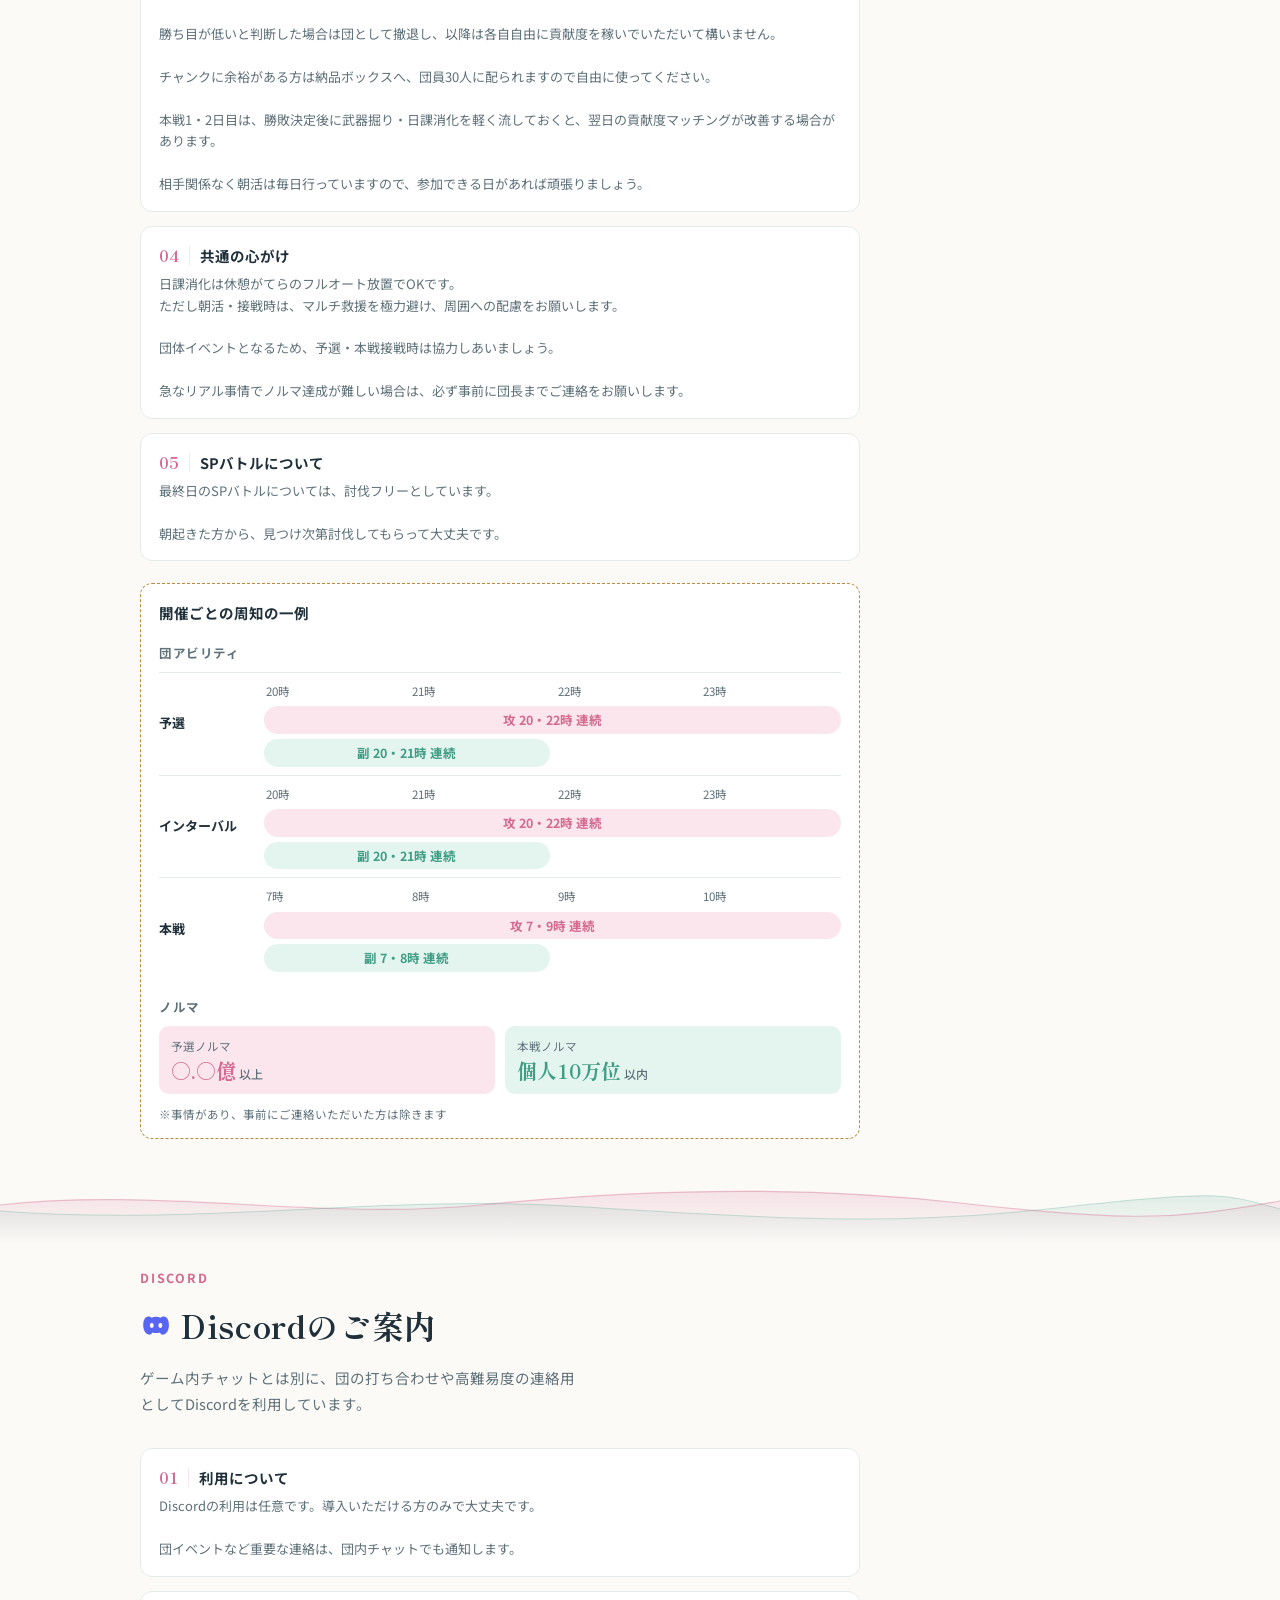
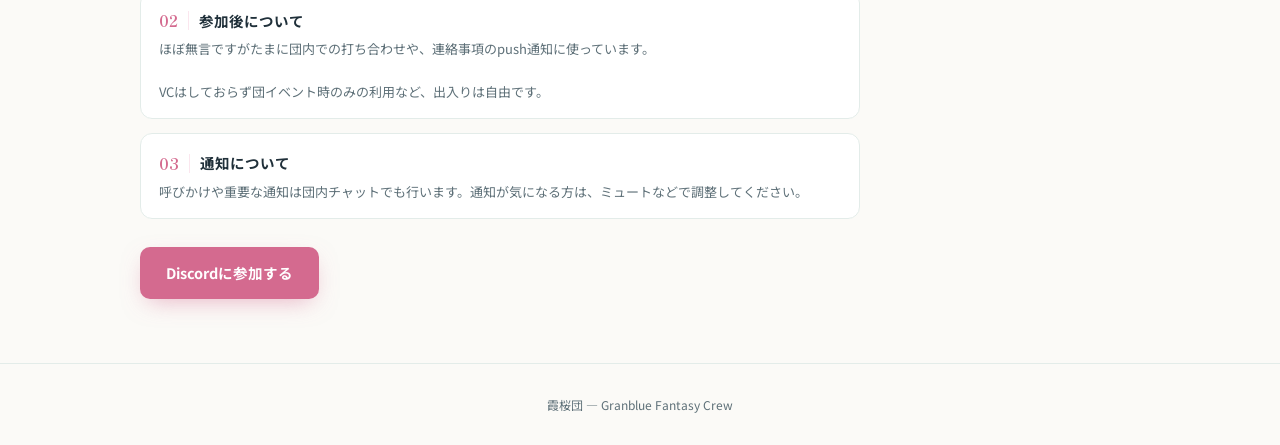
==== commit c31f0283: "古戦場03: 表記を『ください』にそろえる Co-Authored-By: Claude Opus 5.5 <noreply@anthropic.com>" ====
--- a/docs/index.html
+++ b/docs/index.html
@@ -165,7 +165,7 @@
           英雄を目指される方は、フリーランとなりますので、好きに走っていただいて大丈夫です。<br><br>
           本戦勝敗は、マッチングに左右されますので、敗北しても気にせず頑張りましょう。<br><br>
           勝ち目が低いと判断した場合は団として撤退し、以降は各自自由に貢献度を稼いでいただいて構いません。<br><br>
-          チャンクに余裕がある方は納品ボックスへ、団員30人に配られますので自由に使って下さい。<br><br>
+          チャンクに余裕がある方は納品ボックスへ、団員30人に配られますので自由に使ってください。<br><br>
           本戦1・2日目は、勝敗決定後に武器掘り・日課消化を軽く流しておくと、翌日の貢献度マッチングが改善する場合があります。<br><br>
           相手関係なく朝活は毎日行っていますので、参加できる日があれば頑張りましょう。
         </div></div>
